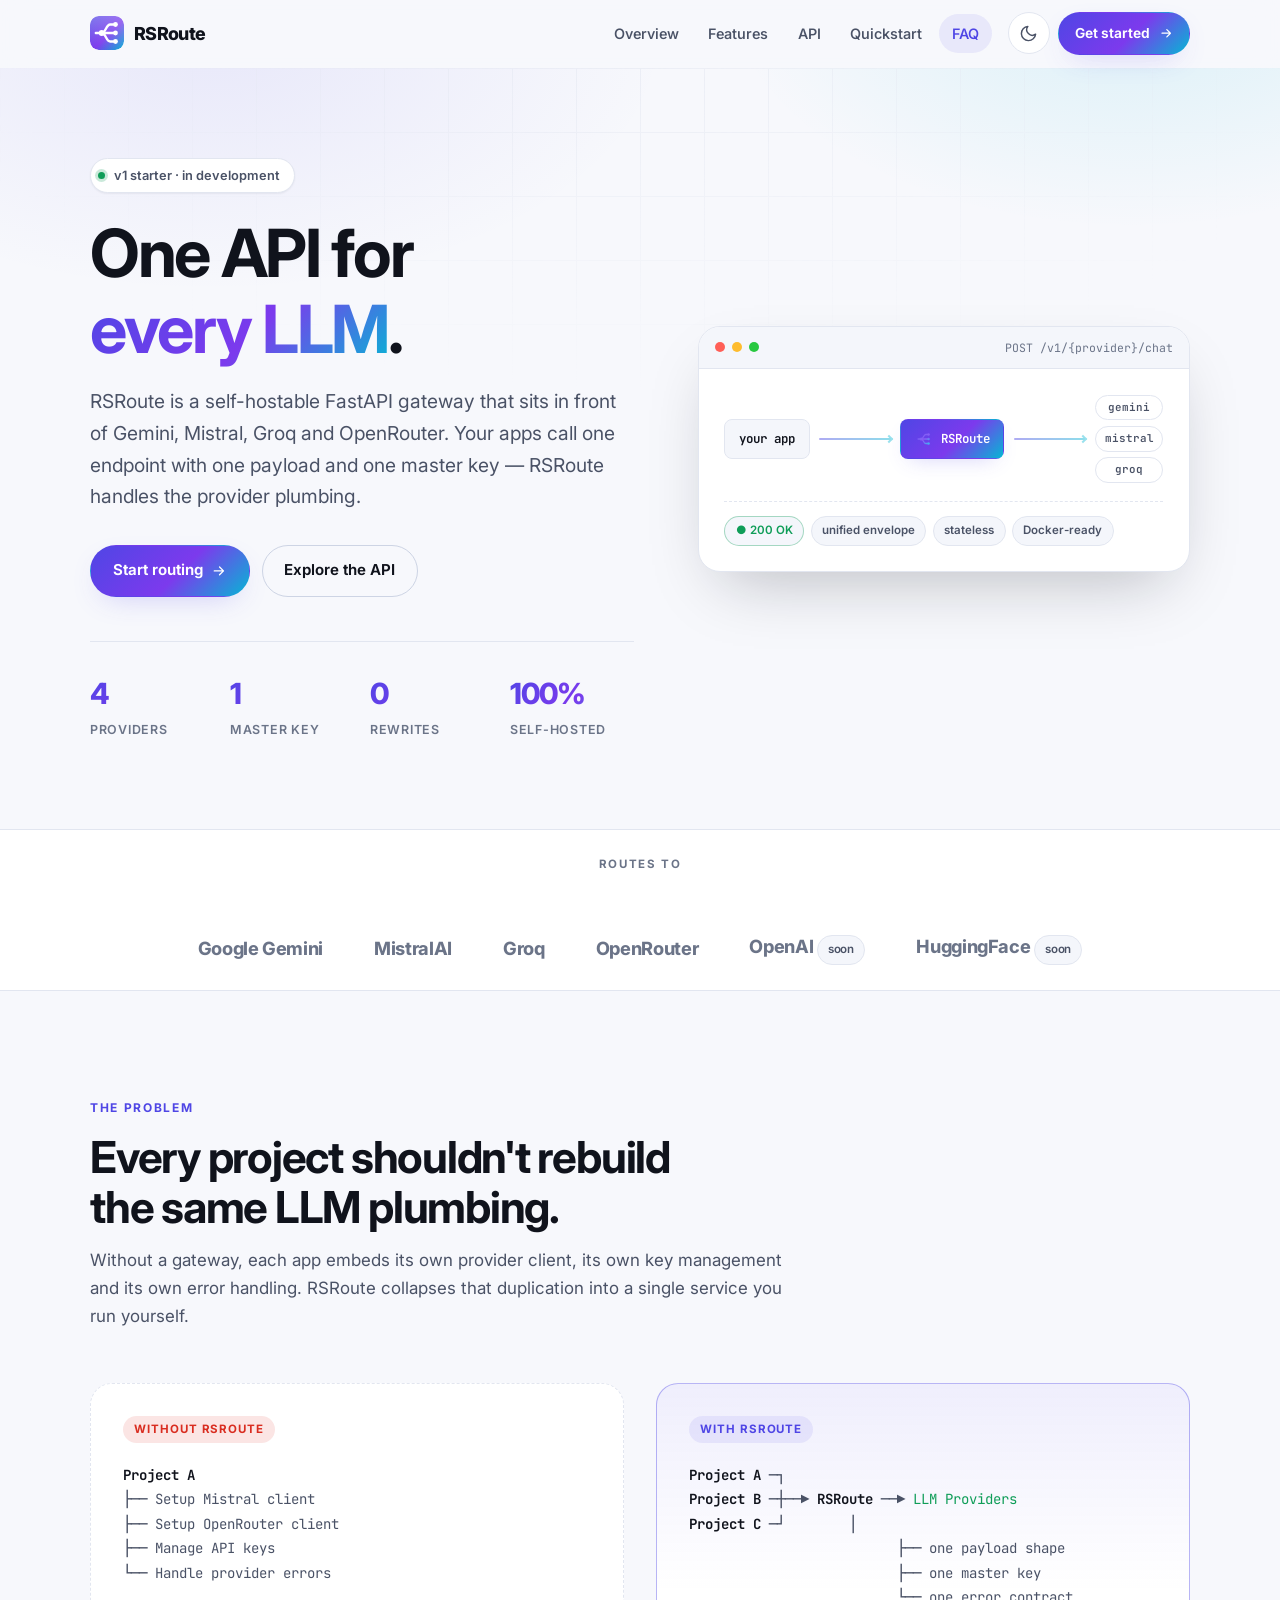
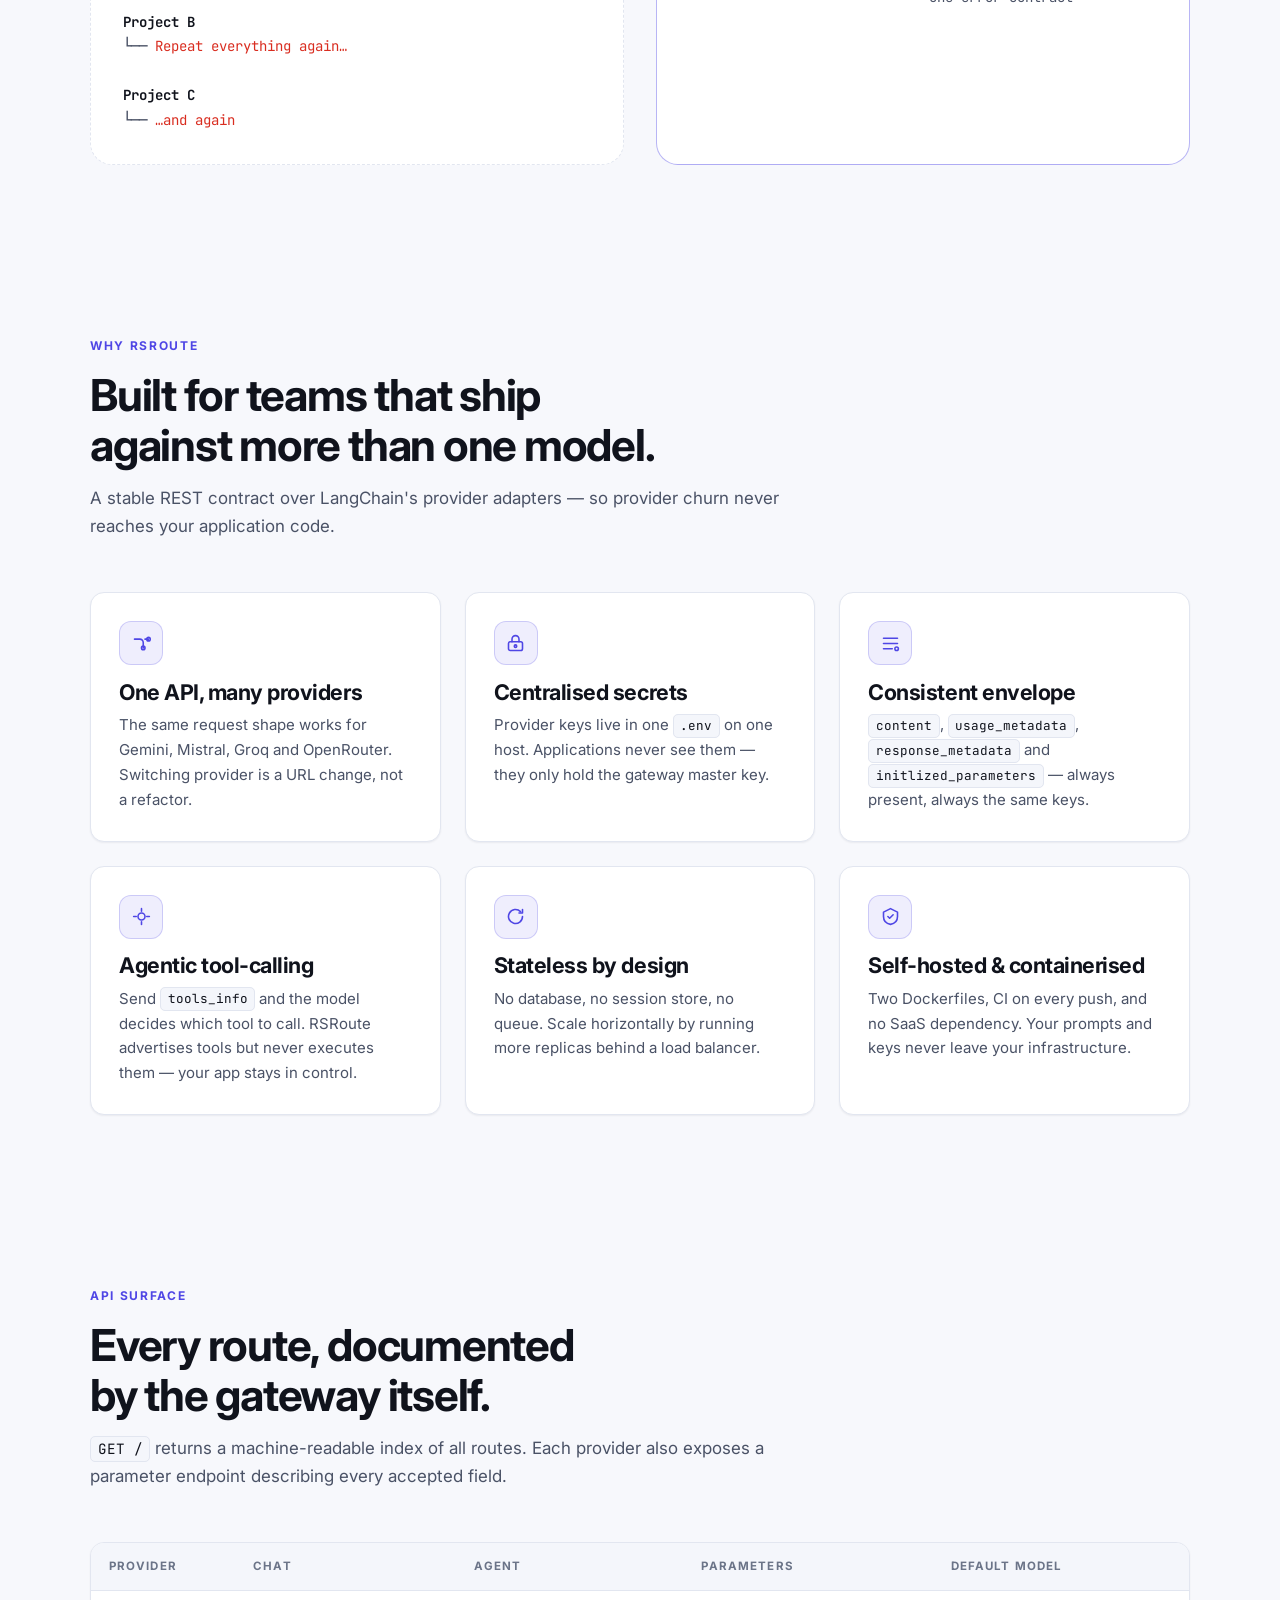
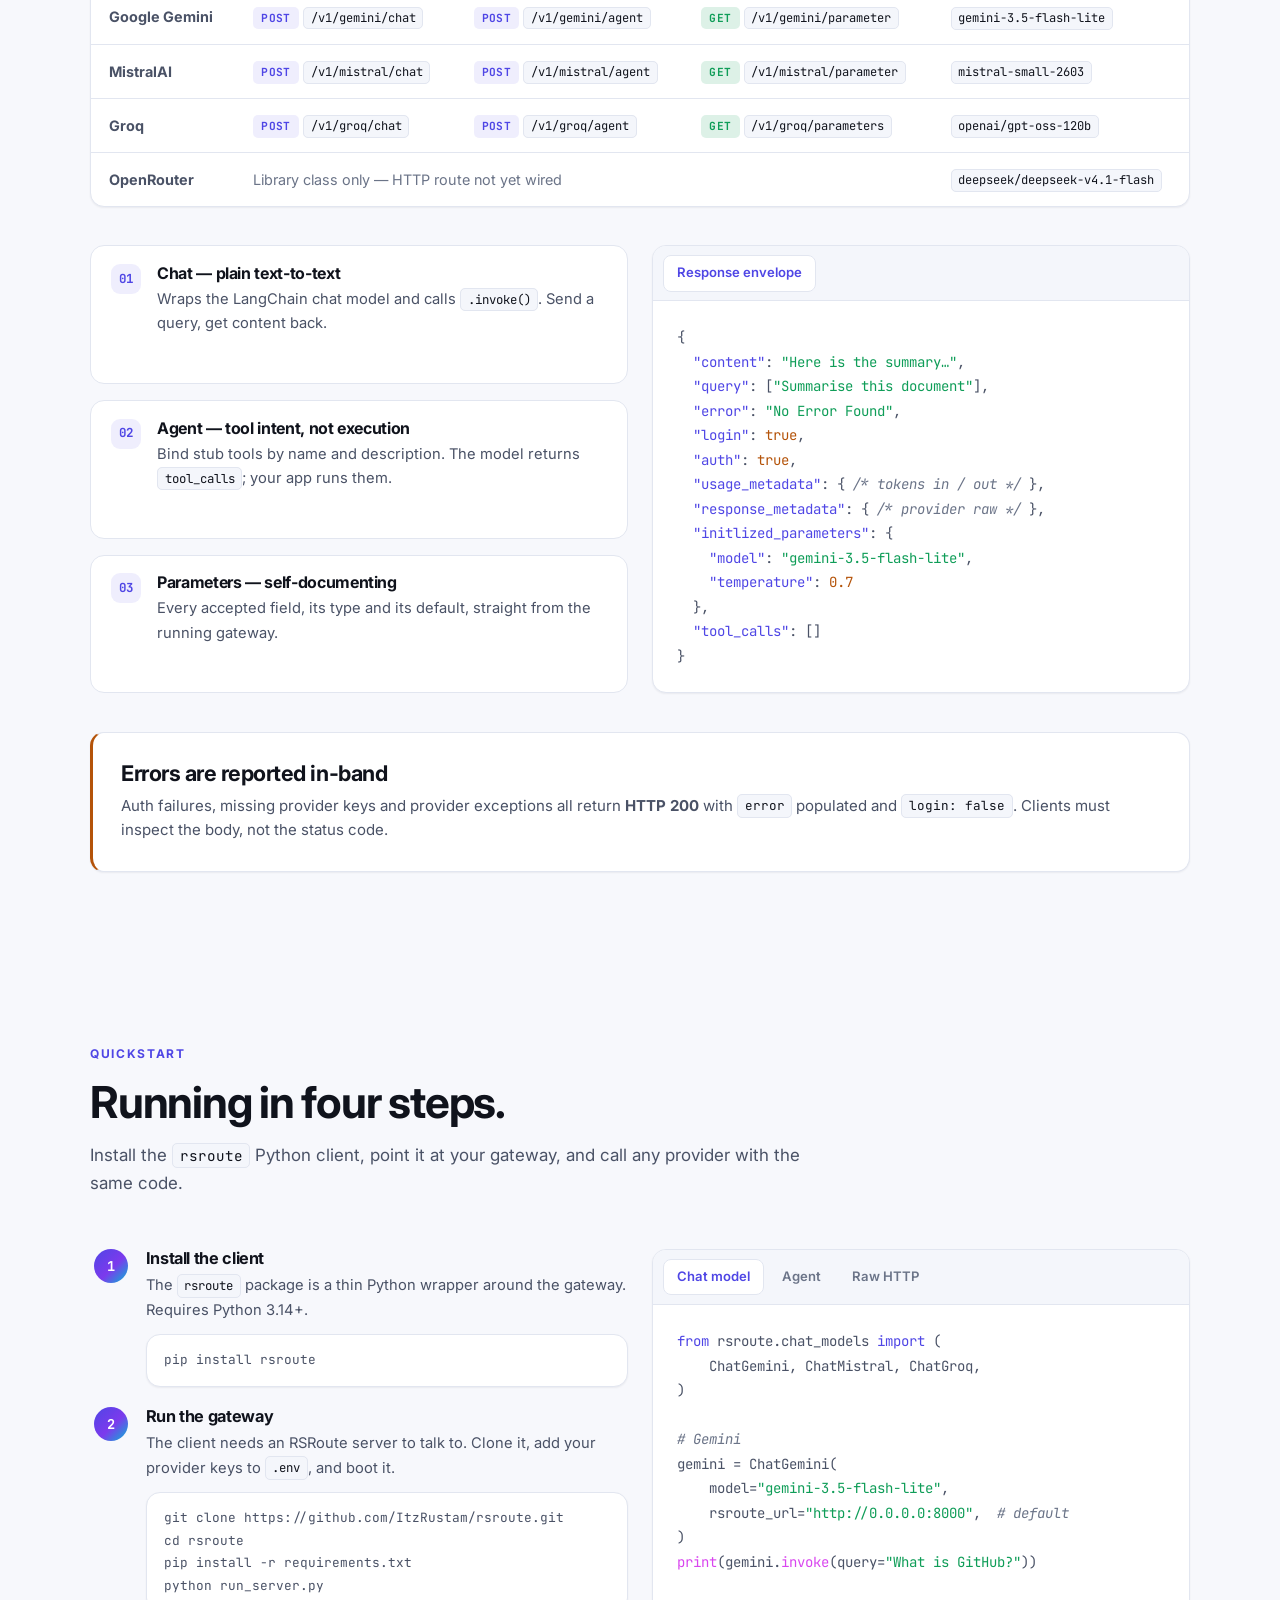
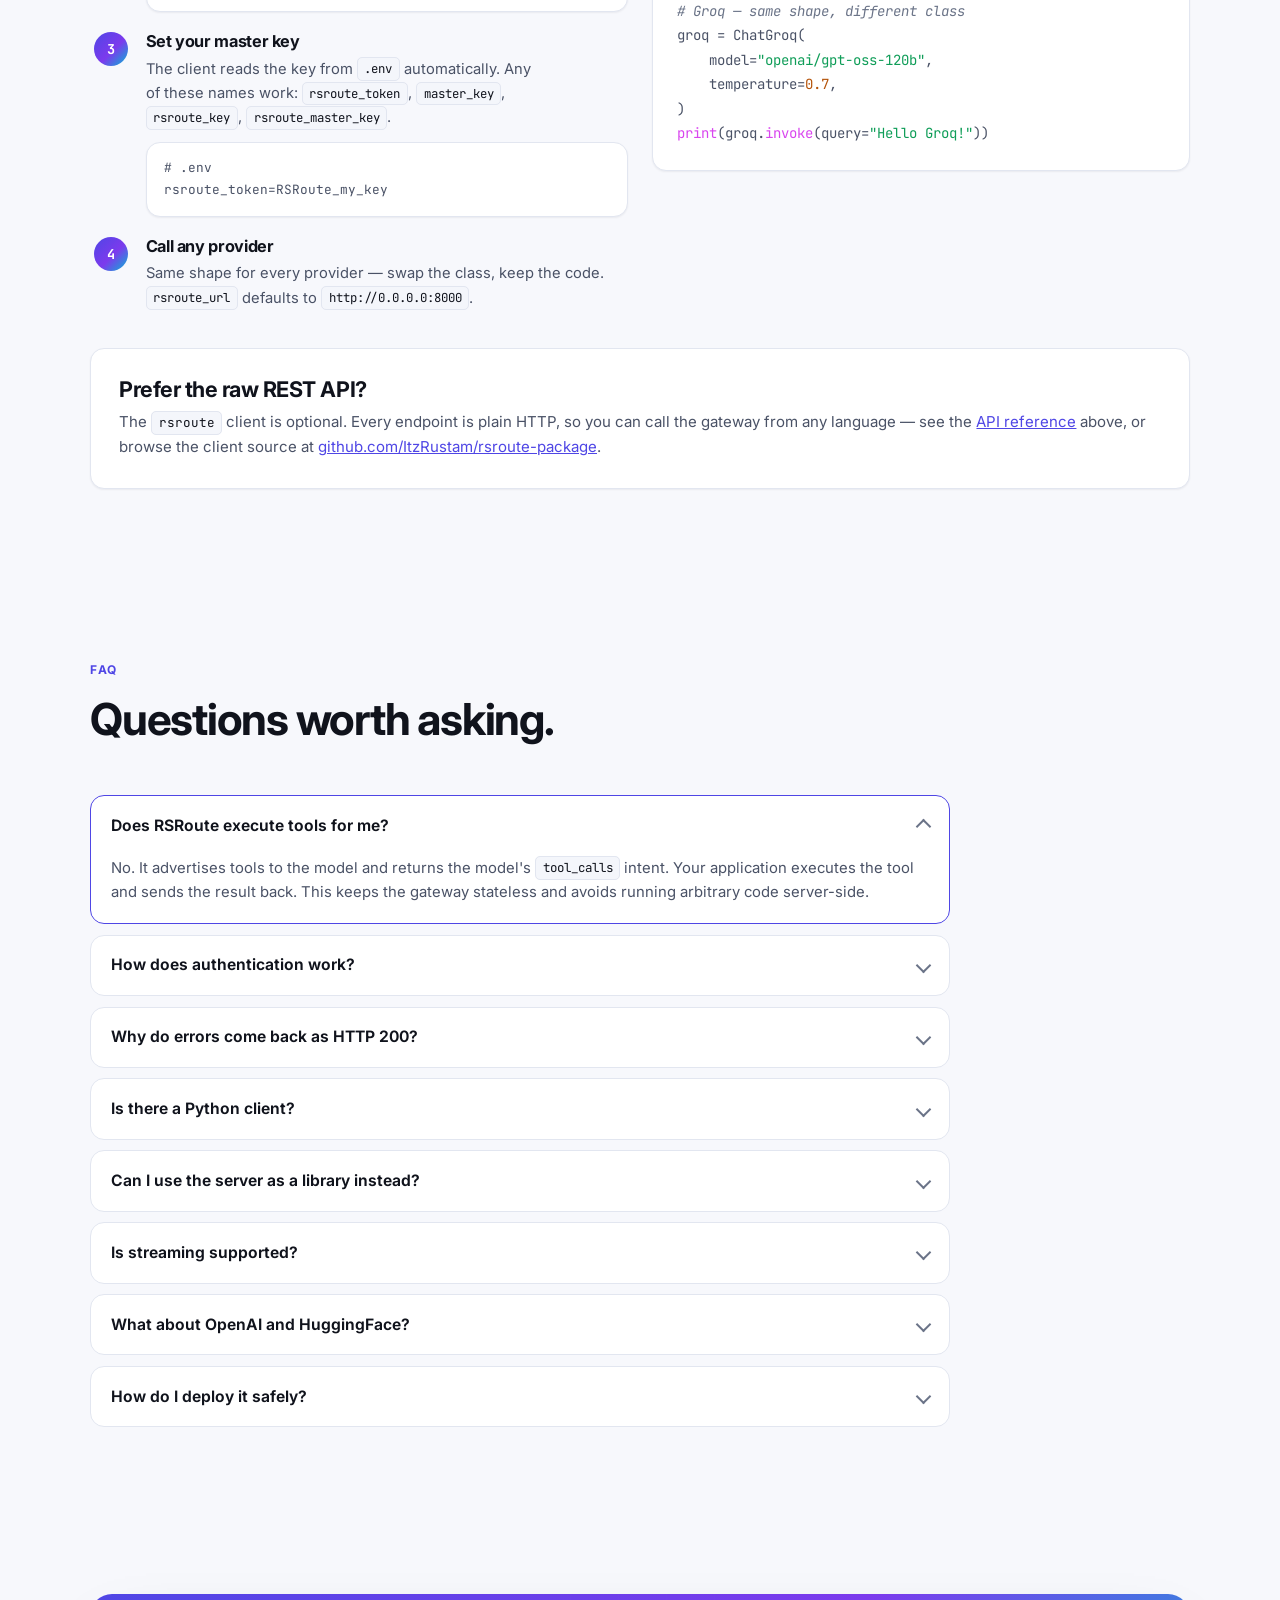
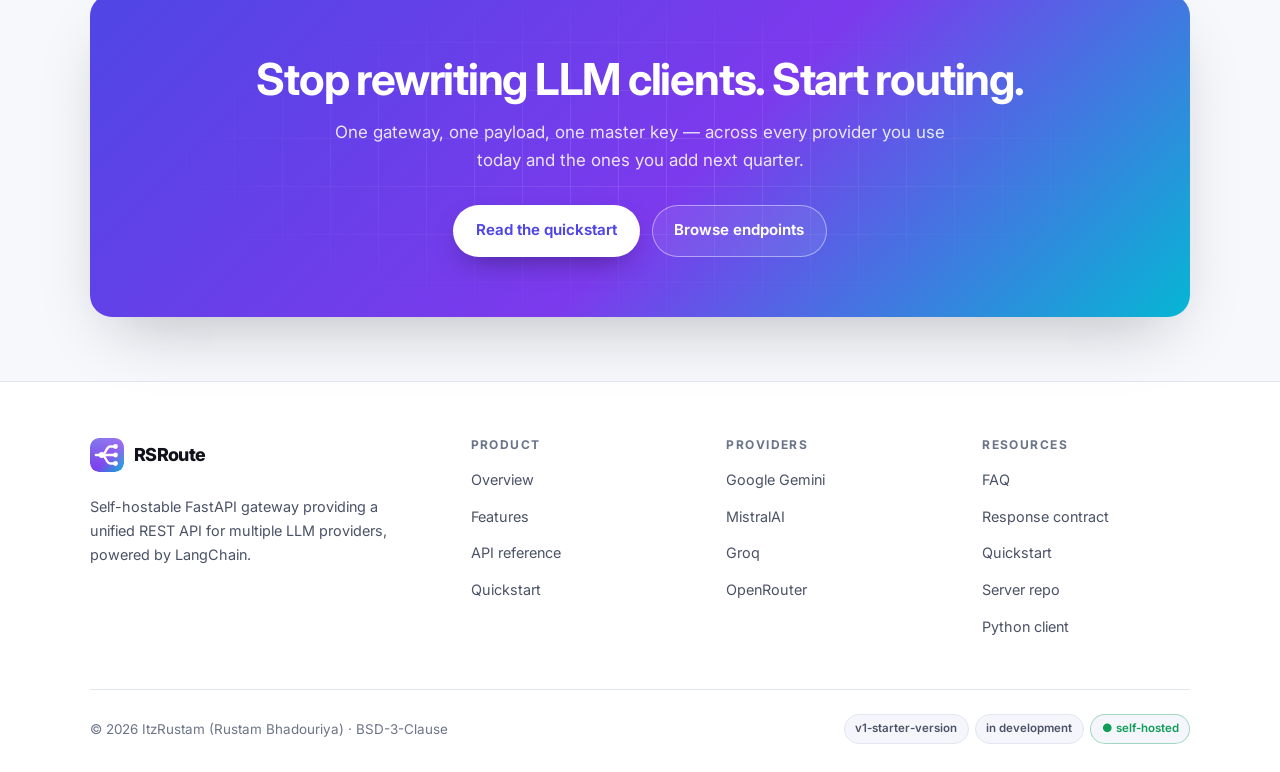
==== index.html @ e130d51f "src v1 starter" ====
<!DOCTYPE html>
<html lang="en" data-theme="light">
<head>
  <meta charset="UTF-8" />
  <meta name="viewport" content="width=device-width, initial-scale=1, viewport-fit=cover" />
  <title>RSRoute — One API for every LLM</title>
  <meta name="description" content="RSRoute is a self-hostable FastAPI gateway that puts one unified REST API in front of Gemini, Mistral, Groq and OpenRouter. Centralised keys, one master key, zero provider lock-in." />
  <meta name="theme-color" content="#f7f8fc" media="(prefers-color-scheme: light)" />
  <meta name="theme-color" content="#070a12" media="(prefers-color-scheme: dark)" />
  <meta name="color-scheme" content="light dark" />

  <!-- Open Graph -->
  <meta property="og:type" content="website" />
  <meta property="og:title" content="RSRoute — One API for every LLM" />
  <meta property="og:description" content="Self-hostable FastAPI gateway providing a unified REST API for multiple LLM providers, powered by LangChain." />
  <meta property="og:image" content="assets/img/logo.svg" />
  <meta name="twitter:card" content="summary_large_image" />

  <link rel="icon" type="image/svg+xml" href="assets/img/favicon.svg" />
  <link rel="apple-touch-icon" href="assets/img/logo.svg" />

  <!-- Fonts -->
  <link rel="preconnect" href="https://fonts.googleapis.com" />
  <link rel="preconnect" href="https://fonts.gstatic.com" crossorigin />
  <link href="https://fonts.googleapis.com/css2?family=Inter:wght@400;500;600;700;800&family=JetBrains+Mono:wght@400;500;700&display=swap" rel="stylesheet" />

  <!-- Theme must be resolved before first paint -->
  <script src="assets/js/theme-init.js"></script>

  <link rel="stylesheet" href="assets/css/styles.css" />
</head>
<body>
  <a class="skip-link" href="#main">Skip to content</a>

  <!-- ================= HEADER ================= -->
  <header class="site-header" id="siteHeader">
    <div class="container header-inner">
      <a class="brand" href="#top" aria-label="RSRoute home">
        <img src="assets/img/logo.svg" alt="" width="34" height="34" />
        <span>RSRoute</span>
      </a>

      <nav class="nav" id="primaryNav" aria-label="Primary">
        <a href="#overview">Overview</a>
        <a href="#features">Features</a>
        <a href="#api">API</a>
        <a href="#quickstart">Quickstart</a>
        <a href="#faq">FAQ</a>
      </nav>

      <div class="header-actions">
        <button class="theme-toggle" id="themeToggle" type="button"
                aria-label="Switch to dark theme" title="Toggle theme">
          <svg class="icon-moon" viewBox="0 0 24 24" fill="none" stroke="currentColor"
               stroke-width="1.8" stroke-linecap="round" stroke-linejoin="round" aria-hidden="true">
            <path d="M21 12.8A9 9 0 1 1 11.2 3a7 7 0 0 0 9.8 9.8Z" />
          </svg>
          <svg class="icon-sun" viewBox="0 0 24 24" fill="none" stroke="currentColor"
               stroke-width="1.8" stroke-linecap="round" stroke-linejoin="round" aria-hidden="true">
            <circle cx="12" cy="12" r="4" />
            <path d="M12 2v2M12 20v2M4.9 4.9l1.4 1.4M17.7 17.7l1.4 1.4M2 12h2M20 12h2M4.9 19.1l1.4-1.4M17.7 6.3l1.4-1.4" />
          </svg>
        </button>

        <a class="btn btn--primary btn--sm" href="#quickstart">
          Get started
          <svg viewBox="0 0 24 24" fill="none" stroke="currentColor" stroke-width="2"
               stroke-linecap="round" stroke-linejoin="round" aria-hidden="true">
            <path d="M5 12h14M13 6l6 6-6 6" />
          </svg>
        </a>

        <button class="menu-toggle" id="menuToggle" type="button"
                aria-expanded="false" aria-controls="primaryNav" aria-label="Open menu">
          <svg class="icon-open" viewBox="0 0 24 24" fill="none" stroke="currentColor"
               stroke-width="2" stroke-linecap="round" aria-hidden="true">
            <path d="M4 7h16M4 12h16M4 17h16" />
          </svg>
          <svg class="icon-close" viewBox="0 0 24 24" fill="none" stroke="currentColor"
               stroke-width="2" stroke-linecap="round" aria-hidden="true">
            <path d="M6 6l12 12M18 6L6 18" />
          </svg>
        </button>
      </div>
    </div>
  </header>

  <main id="main">
    <!-- ================= HERO ================= -->
    <section class="hero" id="top">
      <div class="hero-grid" aria-hidden="true"></div>
      <div class="container hero-inner">
        <div class="hero-copy">
          <span class="hero-badge">
            <span class="dot" aria-hidden="true"></span>
            v1 starter &middot; in development
          </span>

          <h1>One API for <span class="grad-text">every LLM</span>.</h1>

          <p class="lede">
            RSRoute is a self-hostable FastAPI gateway that sits in front of Gemini,
            Mistral, Groq and OpenRouter. Your apps call one endpoint with one payload
            and one master key — RSRoute handles the provider plumbing.
          </p>

          <div class="hero-cta">
            <a class="btn btn--primary" href="#quickstart">
              Start routing
              <svg viewBox="0 0 24 24" fill="none" stroke="currentColor" stroke-width="2"
                   stroke-linecap="round" stroke-linejoin="round" aria-hidden="true">
                <path d="M5 12h14M13 6l6 6-6 6" />
              </svg>
            </a>
            <a class="btn btn--ghost" href="#api">
              Explore the API
            </a>
          </div>

          <dl class="hero-stats">
            <div>
              <dt>4</dt>
              <dd>Providers</dd>
            </div>
            <div>
              <dt>1</dt>
              <dd>Master key</dd>
            </div>
            <div>
              <dt>0</dt>
              <dd>Rewrites</dd>
            </div>
            <div>
              <dt>100%</dt>
              <dd>Self-hosted</dd>
            </div>
          </dl>
        </div>

        <div class="hero-visual">
          <div class="route-card">
            <div class="route-card__bar" aria-hidden="true">
              <i></i><i></i><i></i>
              <span>POST /v1/&#123;provider&#125;/chat</span>
            </div>
            <div class="route-card__body">
              <div class="route-flow">
                <div class="route-node">your&nbsp;app</div>
                <span class="route-arrow" aria-hidden="true"></span>
                <div class="route-node route-node--core">
                  <img src="assets/img/logo-mark.svg" alt="" width="18" height="18" />
                  RSRoute
                </div>
                <span class="route-arrow" aria-hidden="true"></span>
                <div class="route-providers">
                  <span class="pill">gemini</span>
                  <span class="pill">mistral</span>
                  <span class="pill">groq</span>
                </div>
              </div>
              <div class="route-card__foot">
                <span class="chip chip--ok">&#9679; 200 OK</span>
                <span class="chip">unified envelope</span>
                <span class="chip">stateless</span>
                <span class="chip">Docker-ready</span>
              </div>
            </div>
          </div>
        </div>
      </div>
    </section>

    <!-- ================= PROVIDER STRIP ================= -->
    <div class="logo-strip">
      <div class="container logo-strip__inner">
        <span class="logo-strip__label">Routes to</span>
        <span class="provider-name">Google Gemini</span>
        <span class="provider-name">MistralAI</span>
        <span class="provider-name">Groq</span>
        <span class="provider-name">OpenRouter</span>
        <span class="provider-name">OpenAI <span class="chip">soon</span></span>
        <span class="provider-name">HuggingFace <span class="chip">soon</span></span>
      </div>
    </div>

    <!-- ================= OVERVIEW / PROBLEM ================= -->
    <section class="section" id="overview">
      <div class="container">
        <div class="section-head reveal">
          <span class="eyebrow">The problem</span>
          <h2>Every project shouldn't rebuild the same LLM plumbing.</h2>
          <p>
            Without a gateway, each app embeds its own provider client, its own key
            management and its own error handling. RSRoute collapses that duplication
            into a single service you run yourself.
          </p>
        </div>

        <div class="compare">
          <div class="compare__panel compare__panel--before reveal">
            <span class="compare__tag compare__tag--before">Without RSRoute</span>
            <div class="tree">
<pre style="padding:0;background:none;border:0;overflow:visible"><b>Project A</b>
├── Setup Mistral client
├── Setup OpenRouter client
├── Manage API keys
└── Handle provider errors

<b>Project B</b>
└── <span class="bad">Repeat everything again…</span>

<b>Project C</b>
└── <span class="bad">…and again</span></pre>
            </div>
          </div>

          <div class="compare__panel compare__panel--after reveal">
            <span class="compare__tag compare__tag--after">With RSRoute</span>
            <div class="tree">
<pre style="padding:0;background:none;border:0;overflow:visible"><b>Project A</b> ─┐
<b>Project B</b> ─┼──▶ <b>RSRoute</b> ──▶ <span class="good">LLM Providers</span>
<b>Project C</b> ─┘        │
                          ├── one payload shape
                          ├── one master key
                          └── one error contract</pre>
            </div>
          </div>
        </div>
      </div>
    </section>

    <!-- ================= FEATURES ================= -->
    <section class="section section--tight" id="features">
      <div class="container">
        <div class="section-head reveal">
          <span class="eyebrow">Why RSRoute</span>
          <h2>Built for teams that ship against more than one model.</h2>
          <p>
            A stable REST contract over LangChain's provider adapters — so provider
            churn never reaches your application code.
          </p>
        </div>

        <div class="grid grid--3">
          <article class="card reveal">
            <div class="card__icon" aria-hidden="true">
              <svg viewBox="0 0 24 24" fill="none" stroke="currentColor" stroke-width="1.8"
                   stroke-linecap="round" stroke-linejoin="round">
                <path d="M4 7h6a4 4 0 0 1 4 4v6" /><path d="M20 7h-4" />
                <circle cx="20" cy="7" r="2" /><circle cx="14" cy="17" r="2" />
              </svg>
            </div>
            <h3>One API, many providers</h3>
            <p>
              The same request shape works for Gemini, Mistral, Groq and OpenRouter.
              Switching provider is a URL change, not a refactor.
            </p>
          </article>

          <article class="card reveal">
            <div class="card__icon" aria-hidden="true">
              <svg viewBox="0 0 24 24" fill="none" stroke="currentColor" stroke-width="1.8"
                   stroke-linecap="round" stroke-linejoin="round">
                <rect x="4" y="10" width="16" height="10" rx="2" />
                <path d="M8 10V7a4 4 0 0 1 8 0v3" /><circle cx="12" cy="15" r="1.4" />
              </svg>
            </div>
            <h3>Centralised secrets</h3>
            <p>
              Provider keys live in one <code class="mono">.env</code> on one host.
              Applications never see them — they only hold the gateway master key.
            </p>
          </article>

          <article class="card reveal">
            <div class="card__icon" aria-hidden="true">
              <svg viewBox="0 0 24 24" fill="none" stroke="currentColor" stroke-width="1.8"
                   stroke-linecap="round" stroke-linejoin="round">
                <path d="M4 6h16M4 12h16M4 18h10" />
                <circle cx="19" cy="18" r="2" />
              </svg>
            </div>
            <h3>Consistent envelope</h3>
            <p>
              <code class="mono">content</code>, <code class="mono">usage_metadata</code>,
              <code class="mono">response_metadata</code> and
              <code class="mono">initlized_parameters</code> — always present, always the same keys.
            </p>
          </article>

          <article class="card reveal">
            <div class="card__icon" aria-hidden="true">
              <svg viewBox="0 0 24 24" fill="none" stroke="currentColor" stroke-width="1.8"
                   stroke-linecap="round" stroke-linejoin="round">
                <path d="M12 3v3M12 18v3M3 12h3M18 12h3" />
                <circle cx="12" cy="12" r="4" />
              </svg>
            </div>
            <h3>Agentic tool-calling</h3>
            <p>
              Send <code class="mono">tools_info</code> and the model decides which tool to
              call. RSRoute advertises tools but never executes them — your app stays in control.
            </p>
          </article>

          <article class="card reveal">
            <div class="card__icon" aria-hidden="true">
              <svg viewBox="0 0 24 24" fill="none" stroke="currentColor" stroke-width="1.8"
                   stroke-linecap="round" stroke-linejoin="round">
                <path d="M20 12a8 8 0 1 1-2.3-5.6" /><path d="M20 4v4h-4" />
              </svg>
            </div>
            <h3>Stateless by design</h3>
            <p>
              No database, no session store, no queue. Scale horizontally by running
              more replicas behind a load balancer.
            </p>
          </article>

          <article class="card reveal">
            <div class="card__icon" aria-hidden="true">
              <svg viewBox="0 0 24 24" fill="none" stroke="currentColor" stroke-width="1.8"
                   stroke-linecap="round" stroke-linejoin="round">
                <path d="M12 3l8 4v5c0 5-3.4 8.2-8 9-4.6-.8-8-4-8-9V7l8-4Z" />
                <path d="M9 12l2 2 4-4" />
              </svg>
            </div>
            <h3>Self-hosted &amp; containerised</h3>
            <p>
              Two Dockerfiles, CI on every push, and no SaaS dependency. Your prompts
              and keys never leave your infrastructure.
            </p>
          </article>
        </div>
      </div>
    </section>

    <!-- ================= API REFERENCE ================= -->
    <section class="section" id="api">
      <div class="container">
        <div class="section-head reveal">
          <span class="eyebrow">API surface</span>
          <h2>Every route, documented by the gateway itself.</h2>
          <p>
            <code class="mono">GET /</code> returns a machine-readable index of all routes.
            Each provider also exposes a parameter endpoint describing every accepted field.
          </p>
        </div>

        <div class="table-scroll reveal">
          <table>
            <caption class="sr-only">RSRoute endpoints by provider</caption>
            <thead>
              <tr>
                <th scope="col">Provider</th>
                <th scope="col">Chat</th>
                <th scope="col">Agent</th>
                <th scope="col">Parameters</th>
                <th scope="col">Default model</th>
              </tr>
            </thead>
            <tbody>
              <tr>
                <td><strong>Google Gemini</strong></td>
                <td><span class="method method--post">POST</span> <code>/v1/gemini/chat</code></td>
                <td><span class="method method--post">POST</span> <code>/v1/gemini/agent</code></td>
                <td><span class="method method--get">GET</span> <code>/v1/gemini/parameter</code></td>
                <td><code>gemini-3.5-flash-lite</code></td>
              </tr>
              <tr>
                <td><strong>MistralAI</strong></td>
                <td><span class="method method--post">POST</span> <code>/v1/mistral/chat</code></td>
                <td><span class="method method--post">POST</span> <code>/v1/mistral/agent</code></td>
                <td><span class="method method--get">GET</span> <code>/v1/mistral/parameter</code></td>
                <td><code>mistral-small-2603</code></td>
              </tr>
              <tr>
                <td><strong>Groq</strong></td>
                <td><span class="method method--post">POST</span> <code>/v1/groq/chat</code></td>
                <td><span class="method method--post">POST</span> <code>/v1/groq/agent</code></td>
                <td><span class="method method--get">GET</span> <code>/v1/groq/parameters</code></td>
                <td><code>openai/gpt-oss-120b</code></td>
              </tr>
              <tr>
                <td><strong>OpenRouter</strong></td>
                <td colspan="3" style="color:var(--text-mute)">Library class only — HTTP route not yet wired</td>
                <td><code>deepseek/deepseek-v4.1-flash</code></td>
              </tr>
            </tbody>
          </table>
        </div>

        <div class="grid grid--2" style="margin-top:clamp(1.5rem,3vw,2.5rem)">
          <div class="feature-list reveal">
            <div class="feature-row">
              <span class="feature-row__num">01</span>
              <div>
                <h3>Chat — plain text-to-text</h3>
                <p>Wraps the LangChain chat model and calls <code class="mono">.invoke()</code>. Send a query, get content back.</p>
              </div>
            </div>
            <div class="feature-row">
              <span class="feature-row__num">02</span>
              <div>
                <h3>Agent — tool intent, not execution</h3>
                <p>Bind stub tools by name and description. The model returns <code class="mono">tool_calls</code>; your app runs them.</p>
              </div>
            </div>
            <div class="feature-row">
              <span class="feature-row__num">03</span>
              <div>
                <h3>Parameters — self-documenting</h3>
                <p>Every accepted field, its type and its default, straight from the running gateway.</p>
              </div>
            </div>
          </div>

          <div class="code-wrap reveal">
            <div class="code-tabs" role="tablist" aria-label="Response envelope example">
              <button class="code-tab" role="tab" aria-selected="true" aria-controls="panel-envelope" id="tab-envelope" type="button">Response envelope</button>
            </div>
            <div class="code-panel is-active" id="panel-envelope" role="tabpanel" aria-labelledby="tab-envelope">
<pre><code>{
  <span class="tok-key">"content"</span>: <span class="tok-str">"Here is the summary…"</span>,
  <span class="tok-key">"query"</span>: [<span class="tok-str">"Summarise this document"</span>],
  <span class="tok-key">"error"</span>: <span class="tok-str">"No Error Found"</span>,
  <span class="tok-key">"login"</span>: <span class="tok-num">true</span>,
  <span class="tok-key">"auth"</span>: <span class="tok-num">true</span>,
  <span class="tok-key">"usage_metadata"</span>: { <span class="tok-com">/* tokens in / out */</span> },
  <span class="tok-key">"response_metadata"</span>: { <span class="tok-com">/* provider raw */</span> },
  <span class="tok-key">"initlized_parameters"</span>: {
    <span class="tok-key">"model"</span>: <span class="tok-str">"gemini-3.5-flash-lite"</span>,
    <span class="tok-key">"temperature"</span>: <span class="tok-num">0.7</span>
  },
  <span class="tok-key">"tool_calls"</span>: []
}</code></pre>
            </div>
          </div>
        </div>

        <div class="card reveal" style="margin-top:clamp(1.5rem,3vw,2.5rem);border-left:3px solid var(--warn)">
          <h3 style="margin-top:0">Errors are reported in-band</h3>
          <p style="margin-top:.5rem">
            Auth failures, missing provider keys and provider exceptions all return
            <strong>HTTP 200</strong> with <code class="mono">error</code> populated and
            <code class="mono">login: false</code>. Clients must inspect the body, not the status code.
          </p>
        </div>
      </div>
    </section>

    <!-- ================= QUICKSTART ================= -->
    <section class="section section--tight" id="quickstart">
      <div class="container">
        <div class="section-head reveal">
          <span class="eyebrow">Quickstart</span>
          <h2>Running in four steps.</h2>
          <p>
            Install the <code class="mono">rsroute</code> Python client, point it at your gateway,
            and call any provider with the same code.
          </p>
        </div>

        <div class="grid grid--2" style="align-items:start">
          <div class="steps reveal">
            <div class="step">
              <div>
                <h3>Install the client</h3>
                <p>
                  The <code class="mono">rsroute</code> package is a thin Python wrapper around the
                  gateway. Requires Python 3.14+.
                </p>
                <div class="code-wrap">
<pre><code>pip install rsroute</code></pre>
                </div>
              </div>
            </div>

            <div class="step">
              <div>
                <h3>Run the gateway</h3>
                <p>
                  The client needs an RSRoute server to talk to. Clone it, add your provider keys
                  to <code class="mono">.env</code>, and boot it.
                </p>
                <div class="code-wrap">
<pre><code>git clone https://github.com/ItzRustam/rsroute.git
cd rsroute
pip install -r requirements.txt
python run_server.py</code></pre>
                </div>
              </div>
            </div>

            <div class="step">
              <div>
                <h3>Set your master key</h3>
                <p>
                  The client reads the key from <code class="mono">.env</code> automatically. Any of
                  these names work: <code class="mono">rsroute_token</code>,
                  <code class="mono">master_key</code>, <code class="mono">rsroute_key</code>,
                  <code class="mono">rsroute_master_key</code>.
                </p>
                <div class="code-wrap">
<pre><code># .env
rsroute_token=RSRoute_my_key</code></pre>
                </div>
              </div>
            </div>

            <div class="step">
              <div>
                <h3>Call any provider</h3>
                <p>
                  Same shape for every provider — swap the class, keep the code.
                  <code class="mono">rsroute_url</code> defaults to
                  <code class="mono">http://0.0.0.0:8000</code>.
                </p>
              </div>
            </div>
          </div>

          <div class="code-wrap reveal">
            <div class="code-tabs" role="tablist" aria-label="Client examples">
              <button class="code-tab" role="tab" aria-selected="true" aria-controls="panel-chat" id="tab-chat" type="button">Chat model</button>
              <button class="code-tab" role="tab" aria-selected="false" aria-controls="panel-agent" id="tab-agent" type="button">Agent</button>
              <button class="code-tab" role="tab" aria-selected="false" aria-controls="panel-http" id="tab-http" type="button">Raw HTTP</button>
            </div>

            <div class="code-panel is-active" id="panel-chat" role="tabpanel" aria-labelledby="tab-chat">
<pre><code><span class="tok-key">from</span> rsroute.chat_models <span class="tok-key">import</span> (
    ChatGemini, ChatMistral, ChatGroq,
)

<span class="tok-com"># Gemini</span>
gemini = ChatGemini(
    model=<span class="tok-str">"gemini-3.5-flash-lite"</span>,
    rsroute_url=<span class="tok-str">"http://0.0.0.0:8000"</span>,  <span class="tok-com"># default</span>
)
<span class="tok-fn">print</span>(gemini.<span class="tok-fn">invoke</span>(query=<span class="tok-str">"What is GitHub?"</span>))

<span class="tok-com"># Groq — same shape, different class</span>
groq = ChatGroq(
    model=<span class="tok-str">"openai/gpt-oss-120b"</span>,
    temperature=<span class="tok-num">0.7</span>,
)
<span class="tok-fn">print</span>(groq.<span class="tok-fn">invoke</span>(query=<span class="tok-str">"Hello Groq!"</span>))</code></pre>
            </div>

            <div class="code-panel" id="panel-agent" role="tabpanel" aria-labelledby="tab-agent">
<pre><code><span class="tok-key">from</span> rsroute.agents <span class="tok-key">import</span> (
    GeminiAgent, MistralAgent, GroqAgent,
)

<span class="tok-com"># Your own tool — the client runs it for you</span>
<span class="tok-key">def</span> <span class="tok-fn">web_search</span>(query: <span class="tok-key">str</span>) -&gt; <span class="tok-key">str</span>:
    ...

gemini_agent = GeminiAgent(
    tools=[web_search],
    max_tool_calls=<span class="tok-num">12</span>,  <span class="tok-com"># default 10</span>
)
<span class="tok-fn">print</span>(gemini_agent.<span class="tok-fn">invoke</span>(
    query=<span class="tok-str">"Latest news on GPT-6 Astra"</span>
))

mistral_agent = MistralAgent(
    tools=[web_search],
    model=<span class="tok-str">"mistral-small-2603"</span>,
)
<span class="tok-fn">print</span>(mistral_agent.<span class="tok-fn">invoke</span>(
    query=<span class="tok-str">"What is the weather in Paris?"</span>
))</code></pre>
            </div>

            <div class="code-panel" id="panel-http" role="tabpanel" aria-labelledby="tab-http">
<pre><code><span class="tok-key">import</span> requests

resp = requests.<span class="tok-fn">post</span>(
    <span class="tok-str">"http://localhost:8000/v1/gemini/chat"</span>,
    json={
        <span class="tok-str">"query"</span>: <span class="tok-str">"Explain vector databases"</span>,
        <span class="tok-str">"master_key"</span>: <span class="tok-str">"RSRoute_my_key"</span>,
        <span class="tok-str">"temperature"</span>: <span class="tok-num">0.7</span>,
        <span class="tok-str">"max_tokens"</span>: <span class="tok-num">2048</span>,
    },
    timeout=<span class="tok-num">60</span>,
)

data = resp.<span class="tok-fn">json</span>()
<span class="tok-key">if</span> data[<span class="tok-str">"error"</span>] != <span class="tok-str">"No Error Found"</span>:
    <span class="tok-key">raise</span> <span class="tok-fn">RuntimeError</span>(data[<span class="tok-str">"error"</span>])

<span class="tok-fn">print</span>(data[<span class="tok-str">"content"</span>])</code></pre>
            </div>
          </div>
        </div>

        <div class="card reveal" style="margin-top:clamp(1.5rem,3vw,2.5rem)">
          <h3 style="margin-top:0">Prefer the raw REST API?</h3>
          <p style="margin-top:.5rem">
            The <code class="mono">rsroute</code> client is optional. Every endpoint is plain HTTP,
            so you can call the gateway from any language — see the
            <a href="#api" style="color:var(--accent);text-decoration:underline">API reference</a>
            above, or browse the client source at
            <a href="https://www.github.com/ItzRustam/rsroute-package" target="_blank" rel="noopener noreferrer" style="color:var(--accent);text-decoration:underline">github.com/ItzRustam/rsroute-package</a>.
          </p>
        </div>
      </div>
    </section>
    <!-- ================= FAQ ================= -->
    <section class="section" id="faq">
      <div class="container">
        <div class="section-head reveal">
          <span class="eyebrow">FAQ</span>
          <h2>Questions worth asking.</h2>
        </div>

        <div class="faq reveal">
          <details open>
            <summary>Does RSRoute execute tools for me?</summary>
            <div class="faq__body">
              <p>
                No. It advertises tools to the model and returns the model's
                <code class="mono">tool_calls</code> intent. Your application executes the tool
                and sends the result back. This keeps the gateway stateless and avoids running
                arbitrary code server-side.
              </p>
            </div>
          </details>

          <details>
            <summary>How does authentication work?</summary>
            <div class="faq__body">
              <p>
                A single shared master key, toggled by <code class="mono">ENABLE_AUTH</code>.
                The key must start with the literal prefix <code class="mono">RSRoute_</code> and be
                at least 14 characters long. Clients send it as <code class="mono">master_key</code>
                in the JSON body.
              </p>
              <p>
                This is gateway-level auth, not per-user or per-tenant. For multi-tenant exposure,
                put your own auth layer in front.
              </p>
            </div>
          </details>

          <details>
            <summary>Why do errors come back as HTTP 200?</summary>
            <div class="faq__body">
              <p>
                RSRoute reports failures in-band: the response body carries
                <code class="mono">error</code> and <code class="mono">login: false</code>.
                Always check the body rather than relying on the status code.
              </p>
            </div>
          </details>

          <details>
            <summary>Is there a Python client?</summary>
            <div class="faq__body">
              <p>
                Yes — <a href="https://www.github.com/ItzRustam/rsroute-package" target="_blank" rel="noopener noreferrer" style="color:var(--accent);text-decoration:underline">rsroute-package</a>
                is a thin client that wraps the gateway. It handles the master key, request
                shaping and agentic tool loops for you.
              </p>
              <p>
                <code class="mono">pip install rsroute</code>, then
                <code class="mono">from rsroute.chat_models import ChatGemini</code> or
                <code class="mono">from rsroute.agents import GeminiAgent</code>.
                It reads the key from <code class="mono">.env</code> automatically.
              </p>
            </div>
          </details>

          <details>
            <summary>Can I use the server as a library instead?</summary>
            <div class="faq__body">
              <p>
                Yes. The provider wrappers in <code class="mono">app/providers/</code> are importable
                directly — <code class="mono">ChatGemini(...)</code>, <code class="mono">ChatMistralAI(...)</code>,
                <code class="mono">ChatGroq(...)</code>, <code class="mono">ChatOpenRouter(...)</code>.
                Both modes share the same abstraction layer, so behaviour is identical.
              </p>
            </div>
          </details>

          <details>
            <summary>Is streaming supported?</summary>
            <div class="faq__body">
              <p>
                Not yet. The chat classes explicitly document that streaming is unsupported in v1.
                Responses are returned in full.
              </p>
            </div>
          </details>

          <details>
            <summary>What about OpenAI and HuggingFace?</summary>
            <div class="faq__body">
              <p>
                Both are placeholder stubs in the current tree — license headers only, not wired
                to routes. OpenRouter has a working client class but no HTTP router yet. Embedding
                endpoints are marked "coming soon" in the root index.
              </p>
            </div>
          </details>

          <details>
            <summary>How do I deploy it safely?</summary>
            <div class="faq__body">
              <p>
                Terminate TLS and add CORS at a reverse proxy. Keep real keys in an ignored
                <code class="mono">keys.env</code> or in the deployment environment — never in a tracked
                <code class="mono">.env</code>. And set <code class="mono">ENABLE_AUTH=true</code>: it defaults
                to <code class="mono">false</code>, which would expose every provider key behind the gateway.
              </p>
            </div>
          </details>
        </div>
      </div>
    </section>

    <!-- ================= CTA ================= -->
    <section class="section section--tight">
      <div class="container">
        <div class="cta-band reveal">
          <h2>Stop rewriting LLM clients. Start routing.</h2>
          <p>
            One gateway, one payload, one master key — across every provider you use today
            and the ones you add next quarter.
          </p>
          <div class="hero-cta">
            <a class="btn btn--primary" href="#quickstart">Read the quickstart</a>
            <a class="btn btn--ghost" href="#api">Browse endpoints</a>
          </div>
        </div>
      </div>
    </section>
  </main>

  <!-- ================= FOOTER ================= -->
  <footer class="site-footer">
    <div class="container">
      <div class="footer-grid">
        <div class="footer-brand">
          <a class="brand" href="#top" aria-label="RSRoute home">
            <img src="assets/img/logo.svg" alt="" width="34" height="34" />
            <span>RSRoute</span>
          </a>
          <p>
            Self-hostable FastAPI gateway providing a unified REST API for multiple LLM
            providers, powered by LangChain.
          </p>
        </div>

        <div class="footer-col">
          <h4>Product</h4>
          <ul>
            <li><a href="#overview">Overview</a></li>
            <li><a href="#features">Features</a></li>
            <li><a href="#api">API reference</a></li>
            <li><a href="#quickstart">Quickstart</a></li>
          </ul>
        </div>

        <div class="footer-col">
          <h4>Providers</h4>
          <ul>
            <li><a href="#api">Google Gemini</a></li>
            <li><a href="#api">MistralAI</a></li>
            <li><a href="#api">Groq</a></li>
            <li><a href="#api">OpenRouter</a></li>
          </ul>
        </div>

        <div class="footer-col">
          <h4>Resources</h4>
          <ul>
            <li><a href="#faq">FAQ</a></li>
            <li><a href="#api">Response contract</a></li>
            <li><a href="#quickstart">Quickstart</a></li>
            <li><a href="https://www.github.com/ItzRustam/rsroute" target="_blank" rel="noopener noreferrer">Server repo</a></li>
            <li><a href="https://www.github.com/ItzRustam/rsroute-package" target="_blank" rel="noopener noreferrer">Python client</a></li>
          </ul>
        </div>
      </div>

      <div class="footer-bottom">
        <span>&copy; 2026 ItzRustam (Rustam Bhadouriya) &middot; BSD-3-Clause</span>
        <div class="badge-row">
          <span class="chip">v1-starter-version</span>
          <span class="chip">in development</span>
          <span class="chip chip--ok">&#9679; self-hosted</span>
        </div>
      </div>
    </div>
  </footer>

  <button class="to-top" id="toTop" type="button" aria-label="Back to top">
    <svg viewBox="0 0 24 24" fill="none" stroke="currentColor" stroke-width="2"
         stroke-linecap="round" stroke-linejoin="round" aria-hidden="true">
      <path d="M12 19V5M6 11l6-6 6 6" />
    </svg>
  </button>

  <script src="assets/js/main.js"></script>
</body>
</html>
---- assets/css/styles.css ----
/* ==========================================================================
   RSRoute — Unified LLM Routing
   Static site stylesheet. No build step, no framework, no server.
   ========================================================================== */

/* ---------- Design tokens ---------- */
:root {
  color-scheme: light;

  --font-sans: "Inter", "Segoe UI", system-ui, -apple-system, "Helvetica Neue", Arial, sans-serif;
  --font-mono: "JetBrains Mono", "SFMono-Regular", ui-monospace, "Cascadia Code", Consolas, monospace;

  --brand-1: #4f46e5;
  --brand-2: #7c3aed;
  --brand-3: #06b6d4;
  --brand-grad: linear-gradient(135deg, var(--brand-1) 0%, var(--brand-2) 55%, var(--brand-3) 100%);

  --bg: #f7f8fc;
  --bg-alt: #ffffff;
  --bg-soft: #eef1f9;
  --surface: #ffffff;
  --surface-2: #f4f6fb;
  --border: #e2e6f0;
  --border-strong: #cdd4e4;

  --text: #10131c;
  --text-soft: #4a5266;
  --text-mute: #6b7488;

  --accent: #4f46e5;
  --accent-soft: rgba(79, 70, 229, 0.09);
  --accent-ring: rgba(79, 70, 229, 0.28);

  --ok: #0f9d58;
  --warn: #b45309;
  --danger: #d92d20;

  --ok-ring: rgba(15, 157, 88, 0.22);
  --ok-border: rgba(15, 157, 88, 0.35);
  --ok-soft: rgba(15, 157, 88, 0.14);
  --accent-border: rgba(79, 70, 229, 0.22);
  --accent-border-strong: rgba(79, 70, 229, 0.4);
  --danger-soft: rgba(217, 45, 32, 0.12);

  --shadow-sm: 0 1px 2px rgba(16, 19, 28, 0.06);
  --shadow-md: 0 8px 24px -8px rgba(16, 19, 28, 0.16);
  --shadow-lg: 0 28px 64px -24px rgba(16, 19, 28, 0.28);

  --radius-sm: 8px;
  --radius: 14px;
  --radius-lg: 22px;
  --radius-pill: 999px;

  --header-h: 68px;
  --container: 1180px;
  --gutter: clamp(1rem, 4vw, 2.5rem);

  --ease: cubic-bezier(0.22, 1, 0.36, 1);
}

html[data-theme="dark"] {
  color-scheme: dark;

  --bg: #070a12;
  --bg-alt: #0b0f1a;
  --bg-soft: #10151f;
  --surface: #0e131e;
  --surface-2: #131926;
  --border: #1e2637;
  --border-strong: #2b3549;

  --text: #eef2fb;
  --text-soft: #a8b2c7;
  --text-mute: #7b869c;

  --accent: #8b8cf9;
  --accent-soft: rgba(139, 140, 249, 0.12);
  --accent-ring: rgba(139, 140, 249, 0.35);

  --ok: #34d399;
  --warn: #fbbf24;
  --danger: #f87171;

  --ok-ring: rgba(52, 211, 153, 0.22);
  --ok-border: rgba(52, 211, 153, 0.35);
  --ok-soft: rgba(52, 211, 153, 0.14);
  --accent-border: rgba(139, 140, 249, 0.28);
  --accent-border-strong: rgba(139, 140, 249, 0.45);
  --danger-soft: rgba(248, 113, 113, 0.14);

  --shadow-sm: 0 1px 2px rgba(0, 0, 0, 0.5);
  --shadow-md: 0 10px 30px -12px rgba(0, 0, 0, 0.7);
  --shadow-lg: 0 32px 72px -28px rgba(0, 0, 0, 0.85);
}

/* ---------- Reset ---------- */
*,
*::before,
*::after { box-sizing: border-box; }

* { margin: 0; }

html {
  -webkit-text-size-adjust: 100%;
  scroll-behavior: smooth;
  scroll-padding-top: calc(var(--header-h) + 1.25rem);
}

body {
  font-family: var(--font-sans);
  background: var(--bg);
  color: var(--text);
  line-height: 1.65;
  font-size: clamp(0.95rem, 0.9rem + 0.2vw, 1.0625rem);
  -webkit-font-smoothing: antialiased;
  -moz-osx-font-smoothing: grayscale;
  overflow-x: hidden;
  transition: background-color 0.35s var(--ease), color 0.35s var(--ease);
}

img, svg { display: block; max-width: 100%; }
button, input, textarea, select { font: inherit; color: inherit; }
a { color: inherit; text-decoration: none; }
ul, ol { list-style: none; padding: 0; }

:focus-visible {
  outline: 2px solid var(--accent);
  outline-offset: 3px;
  border-radius: 4px;
}

::selection { background: var(--accent); color: #fff; }

/* ---------- Layout helpers ---------- */
.container {
  width: 100%;
  max-width: var(--container);
  margin-inline: auto;
  padding-inline: var(--gutter);
}

.section { padding-block: clamp(3.5rem, 8vw, 7rem); }
.section--tight { padding-block: clamp(2.5rem, 5vw, 4rem); }

.skip-link {
  position: absolute;
  left: -9999px;
  top: 0;
  z-index: 200;
  background: var(--accent);
  color: #fff;
  padding: 0.75rem 1.25rem;
  border-radius: 0 0 var(--radius-sm) 0;
}
.skip-link:focus { left: 0; }

.sr-only {
  position: absolute;
  width: 1px;
  height: 1px;
  padding: 0;
  margin: -1px;
  overflow: hidden;
  clip: rect(0 0 0 0);
  clip-path: inset(50%);
  white-space: nowrap;
  border: 0;
}

/* ---------- Typography ---------- */
h1, h2, h3, h4 {
  line-height: 1.15;
  letter-spacing: -0.022em;
  font-weight: 700;
  text-wrap: balance;
}

h1 { font-size: clamp(2.1rem, 1.35rem + 3.6vw, 4.15rem); letter-spacing: -0.035em; }
h2 { font-size: clamp(1.65rem, 1.2rem + 2.1vw, 2.75rem); letter-spacing: -0.028em; }
h3 { font-size: clamp(1.1rem, 1rem + 0.55vw, 1.35rem); }

p { text-wrap: pretty; }

.eyebrow {
  display: inline-flex;
  align-items: center;
  gap: 0.5rem;
  font-size: 0.75rem;
  font-weight: 700;
  letter-spacing: 0.14em;
  text-transform: uppercase;
  color: var(--accent);
}

.lede {
  font-size: clamp(1rem, 0.94rem + 0.42vw, 1.2rem);
  color: var(--text-soft);
  max-width: 62ch;
}

.grad-text {
  background: var(--brand-grad);
  -webkit-background-clip: text;
  background-clip: text;
  color: transparent;
}

.section-head { max-width: 68ch; margin-bottom: clamp(2rem, 4vw, 3.25rem); }
.section-head h2 { margin-top: 0.65rem; }
.section-head p { margin-top: 0.9rem; color: var(--text-soft); }

/* ---------- Buttons ---------- */
.btn {
  --btn-bg: var(--accent);
  --btn-fg: #fff;
  display: inline-flex;
  align-items: center;
  justify-content: center;
  gap: 0.55rem;
  padding: 0.78rem 1.35rem;
  border-radius: var(--radius-pill);
  border: 1px solid transparent;
  background: var(--btn-bg);
  color: var(--btn-fg);
  font-weight: 650;
  font-size: 0.94rem;
  cursor: pointer;
  white-space: nowrap;
  transition: transform 0.2s var(--ease), box-shadow 0.2s var(--ease),
              background-color 0.2s var(--ease), border-color 0.2s var(--ease);
}
.btn:hover { transform: translateY(-2px); box-shadow: var(--shadow-md); }
.btn:active { transform: translateY(0); }

.btn--primary {
  background: var(--brand-grad);
  color: #fff;
  box-shadow: 0 10px 30px -12px var(--accent-ring);
}
.btn--primary:hover { box-shadow: 0 18px 40px -14px var(--accent-ring); }

.btn--ghost {
  background: transparent;
  color: var(--text);
  border-color: var(--border-strong);
}
.btn--ghost:hover { background: var(--surface-2); border-color: var(--accent); }

.btn--sm { padding: 0.55rem 1rem; font-size: 0.86rem; }

.btn svg { width: 1.05em; height: 1.05em; flex: none; }

/* ---------- Header ---------- */
.site-header {
  position: sticky;
  top: 0;
  z-index: 100;
  height: var(--header-h);
  display: flex;
  align-items: center;
  background: rgba(247, 248, 252, 0.82);
  backdrop-filter: blur(14px) saturate(160%);
  -webkit-backdrop-filter: blur(14px) saturate(160%);
  border-bottom: 1px solid transparent;
  transition: border-color 0.25s var(--ease), background-color 0.25s var(--ease);
}
@supports (background: color-mix(in srgb, red 50%, blue)) {
  .site-header { background: color-mix(in srgb, var(--bg) 82%, transparent); }
}
html[data-theme="dark"] .site-header { background: rgba(7, 10, 18, 0.82); }
@supports (background: color-mix(in srgb, red 50%, blue)) {
  html[data-theme="dark"] .site-header { background: color-mix(in srgb, var(--bg) 82%, transparent); }
}
.site-header.is-scrolled { border-bottom-color: var(--border); }

.header-inner {
  display: flex;
  align-items: center;
  gap: 1rem;
  width: 100%;
}

.brand {
  display: inline-flex;
  align-items: center;
  gap: 0.6rem;
  font-weight: 800;
  font-size: 1.12rem;
  letter-spacing: -0.03em;
  flex: none;
}
.brand img { width: 34px; height: 34px; border-radius: 9px; }
.brand span { color: var(--text); }

.nav {
  display: flex;
  align-items: center;
  gap: 0.25rem;
  margin-left: auto;
}
.nav a {
  padding: 0.5rem 0.8rem;
  border-radius: var(--radius-pill);
  font-size: 0.9rem;
  font-weight: 550;
  color: var(--text-soft);
  transition: color 0.2s var(--ease), background-color 0.2s var(--ease);
}
.nav a:hover { color: var(--text); background: var(--surface-2); }
.nav a.is-active { color: var(--accent); background: var(--accent-soft); }

.header-actions { display: flex; align-items: center; gap: 0.5rem; }

/* Theme toggle */
.theme-toggle {
  position: relative;
  width: 42px;
  height: 42px;
  display: grid;
  place-items: center;
  border-radius: var(--radius-pill);
  border: 1px solid var(--border);
  background: var(--surface);
  color: var(--text-soft);
  cursor: pointer;
  overflow: hidden;
  transition: color 0.2s var(--ease), border-color 0.2s var(--ease),
              background-color 0.2s var(--ease), transform 0.2s var(--ease);
}
.theme-toggle:hover { color: var(--accent); border-color: var(--accent); transform: translateY(-1px); }
.theme-toggle svg { width: 19px; height: 19px; }
.theme-toggle .icon-sun,
.theme-toggle .icon-moon {
  position: absolute;
  transition: opacity 0.3s var(--ease), transform 0.45s var(--ease);
}
html[data-theme="light"] .theme-toggle .icon-sun { opacity: 0; transform: rotate(-90deg) scale(0.4); }
html[data-theme="light"] .theme-toggle .icon-moon { opacity: 1; transform: rotate(0) scale(1); }
html[data-theme="dark"] .theme-toggle .icon-sun { opacity: 1; transform: rotate(0) scale(1); }
html[data-theme="dark"] .theme-toggle .icon-moon { opacity: 0; transform: rotate(90deg) scale(0.4); }

/* Mobile menu */
.menu-toggle {
  display: none;
  width: 42px;
  height: 42px;
  place-items: center;
  border-radius: var(--radius-pill);
  border: 1px solid var(--border);
  background: var(--surface);
  color: var(--text);
  cursor: pointer;
}
.menu-toggle svg { width: 20px; height: 20px; }
.menu-toggle .icon-close { display: none; }
.menu-toggle[aria-expanded="true"] .icon-open { display: none; }
.menu-toggle[aria-expanded="true"] .icon-close { display: block; }

/* ---------- Hero ---------- */
.hero {
  position: relative;
  padding-block: clamp(3rem, 7vw, 6rem) clamp(3rem, 7vw, 5.5rem);
  overflow: hidden;
}
.hero::before {
  content: "";
  position: absolute;
  inset: -20% -10% auto -10%;
  height: 130%;
  background:
    radial-gradient(48% 42% at 22% 12%, var(--accent-soft) 0%, transparent 62%),
    radial-gradient(42% 40% at 82% 6%, rgba(6, 182, 212, 0.13) 0%, transparent 64%);
  pointer-events: none;
  z-index: -1;
}
.hero-grid {
  position: absolute;
  inset: 0;
  background-image:
    linear-gradient(to right, var(--border) 1px, transparent 1px),
    linear-gradient(to bottom, var(--border) 1px, transparent 1px);
  background-size: 64px 64px;
  mask-image: radial-gradient(ellipse 70% 55% at 50% 0%, #000 0%, transparent 78%);
  -webkit-mask-image: radial-gradient(ellipse 70% 55% at 50% 0%, #000 0%, transparent 78%);
  opacity: 0.55;
  pointer-events: none;
  z-index: -1;
}

.hero-inner {
  display: grid;
  grid-template-columns: minmax(0, 1.05fr) minmax(0, 0.95fr);
  min-width: 0;
  gap: clamp(2rem, 5vw, 4rem);
  align-items: center;
}

.hero-badge {
  display: inline-flex;
  align-items: center;
  gap: 0.55rem;
  padding: 0.4rem 0.9rem 0.4rem 0.45rem;
  border-radius: var(--radius-pill);
  border: 1px solid var(--border);
  background: var(--surface);
  font-size: 0.8rem;
  font-weight: 600;
  color: var(--text-soft);
  box-shadow: var(--shadow-sm);
}
.hero-badge .dot {
  width: 7px;
  height: 7px;
  border-radius: 50%;
  background: var(--ok);
  box-shadow: 0 0 0 3px var(--ok-ring);
  animation: pulse 2.4s ease-in-out infinite;
}
@keyframes pulse {
  0%, 100% { opacity: 1; }
  50% { opacity: 0.45; }
}

.hero h1 { margin-top: 1.35rem; }
.hero .lede { margin-top: 1.15rem; }

.hero-cta {
  display: flex;
  flex-wrap: wrap;
  gap: 0.75rem;
  margin-top: 2rem;
}

.hero-stats {
  display: grid;
  grid-template-columns: repeat(4, minmax(0, 1fr));
  gap: 1rem;
  margin-top: 2.75rem;
  padding-top: 1.75rem;
  border-top: 1px solid var(--border);
}
.hero-stats div { min-width: 0; }
.hero-stats dt {
  font-size: clamp(1.35rem, 1.1rem + 0.9vw, 1.85rem);
  font-weight: 800;
  letter-spacing: -0.03em;
  background: var(--brand-grad);
  -webkit-background-clip: text;
  background-clip: text;
  color: transparent;
}
.hero-stats dd {
  font-size: 0.78rem;
  font-weight: 600;
  letter-spacing: 0.06em;
  text-transform: uppercase;
  color: var(--text-mute);
  margin-top: 0.15rem;
}

/* Hero visual — routing diagram card */
.hero-visual { position: relative; }

.route-card {
  position: relative;
  border-radius: var(--radius-lg);
  border: 1px solid var(--border);
  background: var(--surface);
  box-shadow: var(--shadow-lg);
  overflow: hidden;
}
.route-card__bar {
  display: flex;
  align-items: center;
  gap: 0.45rem;
  padding: 0.7rem 1rem;
  border-bottom: 1px solid var(--border);
  background: var(--surface-2);
}
.route-card__bar i {
  width: 10px;
  height: 10px;
  border-radius: 50%;
  background: var(--border-strong);
}
.route-card__bar i:nth-child(1) { background: #ff5f57; }
.route-card__bar i:nth-child(2) { background: #febc2e; }
.route-card__bar i:nth-child(3) { background: #28c840; }
.route-card__bar span {
  margin-left: auto;
  font-family: var(--font-mono);
  font-size: 0.72rem;
  color: var(--text-mute);
}
.route-card__body { padding: clamp(1rem, 2.5vw, 1.6rem); }

.route-flow {
  display: flex;
  align-items: center;
  gap: 0.6rem;
  flex-wrap: wrap;
}
.route-arrow {
  flex: 1 1 18px;
  min-width: 14px;
  height: 2px;
  border-radius: 2px;
  background: linear-gradient(90deg, var(--accent) 0%, var(--brand-3) 100%);
  opacity: 0.45;
  position: relative;
}
.route-arrow::after {
  content: "";
  position: absolute;
  right: -1px;
  top: 50%;
  width: 6px;
  height: 6px;
  border-top: 2px solid var(--brand-3);
  border-right: 2px solid var(--brand-3);
  transform: translateY(-50%) rotate(45deg);
  opacity: 0.9;
}
.route-providers {
  display: grid;
  gap: 0.35rem;
  flex: none;
}
.route-providers .pill {
  padding: 0.18rem 0.55rem;
  border-radius: var(--radius-pill);
  border: 1px solid var(--border);
  background: var(--surface);
  font-family: var(--font-mono);
  font-size: 0.68rem;
  font-weight: 600;
  color: var(--text-soft);
  text-align: center;
}
.route-node {
  display: inline-flex;
  align-items: center;
  gap: 0.5rem;
  padding: 0.55rem 0.85rem;
  border-radius: var(--radius-sm);
  border: 1px solid var(--border);
  background: var(--surface-2);
  font-family: var(--font-mono);
  font-size: 0.78rem;
  font-weight: 600;
  white-space: nowrap;
  flex: none;
}
.route-node--core {
  border-color: transparent;
  background: var(--brand-grad);
  color: #fff;
  box-shadow: 0 8px 22px -10px var(--accent-ring);
}
.route-node--core img { width: 18px; height: 18px; border-radius: 5px; }

.route-card__foot {
  margin-top: 1.1rem;
  padding-top: 0.9rem;
  border-top: 1px dashed var(--border);
  display: flex;
  flex-wrap: wrap;
  gap: 0.4rem;
}
.chip {
  display: inline-flex;
  align-items: center;
  gap: 0.35rem;
  padding: 0.28rem 0.65rem;
  border-radius: var(--radius-pill);
  border: 1px solid var(--border);
  background: var(--surface-2);
  font-size: 0.72rem;
  font-weight: 600;
  color: var(--text-soft);
}
.chip--ok { color: var(--ok); border-color: var(--ok-border); }

/* ---------- Logo strip ---------- */
.logo-strip {
  border-block: 1px solid var(--border);
  background: var(--bg-alt);
}
.logo-strip__inner {
  display: flex;
  flex-wrap: wrap;
  align-items: center;
  justify-content: center;
  gap: clamp(1.25rem, 4vw, 3.25rem);
  padding-block: 1.6rem;
}
.logo-strip__label {
  font-size: 0.72rem;
  font-weight: 700;
  letter-spacing: 0.14em;
  text-transform: uppercase;
  color: var(--text-mute);
  width: 100%;
  text-align: center;
  margin-bottom: 0.35rem;
}
.provider-name {
  font-size: clamp(0.95rem, 0.9rem + 0.3vw, 1.15rem);
  font-weight: 750;
  letter-spacing: -0.02em;
  color: var(--text-mute);
  transition: color 0.25s var(--ease);
}
.provider-name:hover { color: var(--text); }

/* ---------- Cards / grids ---------- */
.grid {
  display: grid;
  gap: clamp(1rem, 2vw, 1.5rem);
}
.grid > * { min-width: 0; }
.grid--2 { grid-template-columns: repeat(2, minmax(0, 1fr)); }
@media (max-width: 860px) {
  .grid--2 { grid-template-columns: minmax(0, 1fr); }
}
.grid--3 { grid-template-columns: repeat(auto-fit, minmax(min(100%, 280px), 1fr)); }
.grid--4 { grid-template-columns: repeat(auto-fit, minmax(min(100%, 220px), 1fr)); }

.card {
  position: relative;
  padding: clamp(1.25rem, 2.4vw, 1.75rem);
  border-radius: var(--radius);
  border: 1px solid var(--border);
  background: var(--surface);
  box-shadow: var(--shadow-sm);
  transition: transform 0.28s var(--ease), box-shadow 0.28s var(--ease),
              border-color 0.28s var(--ease);
}
.card:hover {
  transform: translateY(-4px);
  box-shadow: var(--shadow-md);
  border-color: var(--border-strong);
}
.card h3 { margin-top: 0.9rem; }
.card p { margin-top: 0.55rem; color: var(--text-soft); font-size: 0.94rem; }

.card__icon {
  display: grid;
  place-items: center;
  width: 44px;
  height: 44px;
  border-radius: 12px;
  background: var(--accent-soft);
  color: var(--accent);
  border: 1px solid var(--accent-border);
}
.card__icon svg { width: 21px; height: 21px; }

/* ---------- Problem / solution ---------- */
.compare {
  display: grid;
  grid-template-columns: repeat(auto-fit, minmax(min(100%, 340px), 1fr));
  gap: clamp(1rem, 2.5vw, 2rem);
  align-items: stretch;
}
.compare__panel {
  min-width: 0;
  border-radius: var(--radius-lg);
  border: 1px solid var(--border);
  background: var(--surface);
  padding: clamp(1.25rem, 2.5vw, 2rem);
  display: flex;
  flex-direction: column;
}
.compare__panel--before { border-style: dashed; }
.compare__panel--after {
  border-color: var(--accent-border-strong);
  background:
    linear-gradient(180deg, var(--accent-soft) 0%, transparent 55%),
    var(--surface);
}
.compare__tag {
  display: inline-flex;
  align-self: flex-start;
  align-items: center;
  gap: 0.4rem;
  padding: 0.25rem 0.7rem;
  border-radius: var(--radius-pill);
  font-size: 0.72rem;
  font-weight: 700;
  letter-spacing: 0.08em;
  text-transform: uppercase;
}
.compare__tag--before { background: var(--danger-soft); color: var(--danger); }
.compare__tag--after { background: var(--accent-soft); color: var(--accent); }

.tree {
  margin-top: 1.25rem;
  font-family: var(--font-mono);
  font-size: clamp(0.76rem, 0.72rem + 0.2vw, 0.86rem);
  line-height: 1.9;
  color: var(--text-soft);
  overflow-x: auto;
}
.tree b { color: var(--text); font-weight: 650; }
.tree .dim { color: var(--text-mute); }
.tree .bad { color: var(--danger); }
.tree .good { color: var(--ok); }

/* ---------- Code block ---------- */
.code-wrap {
  min-width: 0;
  border-radius: var(--radius);
  border: 1px solid var(--border);
  background: var(--surface);
  overflow: hidden;
  box-shadow: var(--shadow-sm);
}
.code-tabs {
  display: flex;
  gap: 0.25rem;
  padding: 0.55rem 0.65rem;
  border-bottom: 1px solid var(--border);
  background: var(--surface-2);
  overflow-x: auto;
  scrollbar-width: none;
}
.code-tabs::-webkit-scrollbar { display: none; }
.code-tab {
  padding: 0.4rem 0.8rem;
  border-radius: var(--radius-sm);
  border: 1px solid transparent;
  background: transparent;
  color: var(--text-mute);
  font-size: 0.82rem;
  font-weight: 600;
  cursor: pointer;
  white-space: nowrap;
  transition: color 0.2s var(--ease), background-color 0.2s var(--ease);
}
.code-tab:hover { color: var(--text); }
.code-tab[aria-selected="true"] {
  color: var(--accent);
  background: var(--surface);
  border-color: var(--border);
}
.code-panel { display: none; }
.code-panel.is-active { display: block; }

pre {
  margin: 0;
  padding: clamp(1rem, 2.2vw, 1.5rem);
  overflow-x: auto;
  font-family: var(--font-mono);
  font-size: clamp(0.76rem, 0.72rem + 0.22vw, 0.875rem);
  line-height: 1.75;
  tab-size: 2;
  color: var(--text-soft);
}
pre code { font-family: inherit; }

.tok-key { color: var(--accent); }
.tok-str { color: var(--ok); }
.tok-num { color: var(--warn); }
.tok-com { color: var(--text-mute); font-style: italic; }
.tok-fn { color: #d946ef; }
html[data-theme="dark"] .tok-fn { color: #e879f9; }

/* ---------- Feature list ---------- */
.feature-list { display: grid; gap: 1rem; }
.feature-row {
  display: grid;
  grid-template-columns: auto minmax(0, 1fr);
  gap: 1rem;
  padding: 1.1rem 1.25rem;
  border-radius: var(--radius);
  border: 1px solid var(--border);
  background: var(--surface);
  transition: border-color 0.25s var(--ease), background-color 0.25s var(--ease);
}
.feature-row:hover { border-color: var(--accent); }
.feature-row > * { min-width: 0; }
.feature-row__num {
  display: grid;
  place-items: center;
  width: 30px;
  height: 30px;
  border-radius: 9px;
  background: var(--accent-soft);
  color: var(--accent);
  font-family: var(--font-mono);
  font-size: 0.78rem;
  font-weight: 700;
}
.feature-row h3 { font-size: 1rem; }
.feature-row p { margin-top: 0.3rem; font-size: 0.92rem; color: var(--text-soft); }

/* ---------- Endpoint table ---------- */
.table-scroll {
  overflow-x: auto;
  border-radius: var(--radius);
  border: 1px solid var(--border);
  background: var(--surface);
  box-shadow: var(--shadow-sm);
  -webkit-overflow-scrolling: touch;
}
table { width: 100%; border-collapse: collapse; min-width: 620px; }
thead th {
  text-align: left;
  padding: 0.85rem 1.1rem;
  font-size: 0.72rem;
  font-weight: 700;
  letter-spacing: 0.1em;
  text-transform: uppercase;
  color: var(--text-mute);
  background: var(--surface-2);
  border-bottom: 1px solid var(--border);
  white-space: nowrap;
}
tbody td {
  padding: 0.9rem 1.1rem;
  border-bottom: 1px solid var(--border);
  font-size: 0.9rem;
  color: var(--text-soft);
  vertical-align: middle;
}
tbody tr:last-child td { border-bottom: none; }
tbody tr:hover { background: var(--surface-2); }
td code, .mono {
  font-family: var(--font-mono);
  font-size: 0.84em;
  padding: 0.15rem 0.42rem;
  border-radius: 5px;
  background: var(--surface-2);
  border: 1px solid var(--border);
  color: var(--text);
  white-space: nowrap;
}
.method {
  display: inline-block;
  padding: 0.12rem 0.5rem;
  border-radius: 5px;
  font-family: var(--font-mono);
  font-size: 0.7rem;
  font-weight: 700;
  letter-spacing: 0.04em;
}
.method--get { background: var(--ok-soft); color: var(--ok); }
.method--post { background: var(--accent-soft); color: var(--accent); }

/* ---------- Steps ---------- */
.steps { display: grid; gap: 1.25rem; counter-reset: step; }
.step {
  position: relative;
  display: grid;
  grid-template-columns: auto minmax(0, 1fr);
  gap: 1.1rem;
  align-items: start;
  padding-left: 0.25rem;
}
.step > * { min-width: 0; }
.step::before {
  counter-increment: step;
  content: counter(step);
  display: grid;
  place-items: center;
  width: 34px;
  height: 34px;
  border-radius: 50%;
  background: var(--brand-grad);
  color: #fff;
  font-family: var(--font-mono);
  font-size: 0.85rem;
  font-weight: 700;
  flex: none;
}
.step h3 { font-size: 1.02rem; }
.step p { margin-top: 0.35rem; font-size: 0.92rem; color: var(--text-soft); }
.step .code-wrap { margin-top: 0.75rem; }
.step pre { padding: 0.9rem 1.1rem; font-size: 0.8rem; }

/* ---------- FAQ ---------- */
.faq { display: grid; gap: 0.65rem; max-width: 860px; }
.faq details {
  border-radius: var(--radius);
  border: 1px solid var(--border);
  background: var(--surface);
  overflow: hidden;
  transition: border-color 0.25s var(--ease);
}
.faq details[open] { border-color: var(--accent); }
.faq summary {
  display: flex;
  align-items: center;
  justify-content: space-between;
  gap: 1rem;
  padding: 1.05rem 1.25rem;
  font-weight: 650;
  font-size: 0.98rem;
  cursor: pointer;
  list-style: none;
}
.faq summary::-webkit-details-marker { display: none; }
.faq summary::after {
  content: "";
  flex: none;
  width: 11px;
  height: 11px;
  border-right: 2px solid var(--text-mute);
  border-bottom: 2px solid var(--text-mute);
  transform: rotate(45deg);
  transition: transform 0.25s var(--ease);
}
.faq details[open] summary::after { transform: rotate(-135deg); }
.faq .faq__body {
  padding: 0 1.25rem 1.15rem;
  color: var(--text-soft);
  font-size: 0.93rem;
}
.faq .faq__body p + p { margin-top: 0.6rem; }

/* ---------- CTA band ---------- */
.cta-band {
  position: relative;
  border-radius: var(--radius-lg);
  padding: clamp(2rem, 5vw, 3.75rem);
  background: var(--brand-grad);
  color: #fff;
  overflow: hidden;
  text-align: center;
  box-shadow: var(--shadow-lg);
}
.cta-band::before {
  content: "";
  position: absolute;
  inset: 0;
  background-image:
    linear-gradient(to right, rgba(255, 255, 255, 0.12) 1px, transparent 1px),
    linear-gradient(to bottom, rgba(255, 255, 255, 0.12) 1px, transparent 1px);
  background-size: 48px 48px;
  mask-image: radial-gradient(ellipse 60% 70% at 50% 50%, #000, transparent 75%);
  -webkit-mask-image: radial-gradient(ellipse 60% 70% at 50% 50%, #000, transparent 75%);
  pointer-events: none;
}
.cta-band > * { position: relative; }
.cta-band h2 { color: #fff; }
.cta-band p { margin: 0.9rem auto 0; max-width: 56ch; color: rgba(255, 255, 255, 0.86); }
.cta-band .hero-cta { justify-content: center; margin-top: 1.9rem; }
.cta-band .btn--ghost {
  color: #fff;
  border-color: rgba(255, 255, 255, 0.45);
  background: rgba(255, 255, 255, 0.08);
}
.cta-band .btn--ghost:hover { background: rgba(255, 255, 255, 0.18); border-color: #fff; }
.cta-band .btn--primary {
  background: #fff;
  color: var(--brand-1);
  box-shadow: 0 12px 30px -12px rgba(0, 0, 0, 0.45);
}

/* ---------- Footer ---------- */
.site-footer {
  border-top: 1px solid var(--border);
  background: var(--bg-alt);
  padding-block: clamp(2.5rem, 5vw, 3.5rem) 1.75rem;
}
.footer-grid {
  display: grid;
  min-width: 0;
  grid-template-columns: minmax(0, 1.6fr) repeat(auto-fit, minmax(140px, 1fr));
  gap: clamp(1.75rem, 4vw, 3rem);
}
.footer-brand p {
  margin-top: 0.9rem;
  font-size: 0.9rem;
  color: var(--text-soft);
  max-width: 34ch;
}
.footer-col h4 {
  font-size: 0.75rem;
  font-weight: 700;
  letter-spacing: 0.12em;
  text-transform: uppercase;
  color: var(--text-mute);
  margin-bottom: 0.9rem;
}
.footer-col ul { display: grid; gap: 0.55rem; }
.footer-col a {
  font-size: 0.9rem;
  color: var(--text-soft);
  transition: color 0.2s var(--ease);
}
.footer-col a:hover { color: var(--accent); }

.footer-bottom {
  margin-top: clamp(2rem, 4vw, 3rem);
  padding-top: 1.5rem;
  border-top: 1px solid var(--border);
  display: flex;
  flex-wrap: wrap;
  align-items: center;
  justify-content: space-between;
  gap: 1rem;
  font-size: 0.84rem;
  color: var(--text-mute);
}
.footer-bottom .badge-row { display: flex; flex-wrap: wrap; gap: 0.4rem; }

/* ---------- Reveal on scroll ---------- */
.reveal {
  opacity: 0;
  transform: translateY(18px);
  transition: opacity 0.6s var(--ease), transform 0.6s var(--ease);
}
.reveal.is-visible { opacity: 1; transform: none; }

/* ---------- Back to top ---------- */
.to-top {
  position: fixed;
  right: clamp(1rem, 3vw, 2rem);
  bottom: clamp(1rem, 3vw, 2rem);
  width: 44px;
  height: 44px;
  display: grid;
  place-items: center;
  border-radius: var(--radius-pill);
  border: 1px solid var(--border);
  background: var(--surface);
  color: var(--text-soft);
  box-shadow: var(--shadow-md);
  cursor: pointer;
  opacity: 0;
  visibility: hidden;
  transform: translateY(12px);
  transition: opacity 0.25s var(--ease), transform 0.25s var(--ease),
              visibility 0.25s var(--ease), color 0.2s var(--ease);
  z-index: 90;
}
.to-top.is-visible { opacity: 1; visibility: visible; transform: none; }
.to-top:hover { color: var(--accent); border-color: var(--accent); }
.to-top svg { width: 18px; height: 18px; }

/* ==========================================================================
   Responsive
   ========================================================================== */

/* Large desktop */
@media (min-width: 1440px) {
  :root { --container: 1280px; }
}

/* Tablet landscape and below */
@media (max-width: 900px) {
  .hero-inner { grid-template-columns: 1fr; }
  .hero-visual { max-width: 560px; width: 100%; margin-inline: auto; }
  .hero .lede { max-width: 56ch; }
}

/* Tablet portrait */
@media (max-width: 860px) {
  .nav {
    position: fixed;
    inset: var(--header-h) 0 auto 0;
    flex-direction: column;
    align-items: stretch;
    gap: 0.15rem;
    padding: 0.75rem var(--gutter) 1.25rem;
    background: var(--bg-alt);
    border-bottom: 1px solid var(--border);
    box-shadow: var(--shadow-md);
    transform: translateY(-12px);
    opacity: 0;
    visibility: hidden;
    pointer-events: none;
    transition: opacity 0.25s var(--ease), transform 0.25s var(--ease),
                visibility 0.25s var(--ease);
    max-height: calc(100dvh - var(--header-h));
    overflow-y: auto;
  }
  .nav.is-open {
    transform: none;
    opacity: 1;
    visibility: visible;
    pointer-events: auto;
  }
  .nav a { padding: 0.75rem 0.9rem; font-size: 0.98rem; border-radius: var(--radius-sm); }
  .menu-toggle { display: grid; }
  .header-actions .btn { display: none; }
}

/* Small tablet / large phone */
@media (max-width: 640px) {
  :root { --header-h: 62px; }
  .hero-stats { grid-template-columns: repeat(2, minmax(0, 1fr)); gap: 1.1rem; }
  .hero-cta .btn { flex: 1 1 auto; }
  .route-flow { gap: 0.5rem; }
  .route-arrow { flex: 1 1 10px; min-width: 10px; }
  .route-node { padding: 0.45rem 0.65rem; font-size: 0.72rem; }
  .route-providers .pill { font-size: 0.64rem; padding: 0.14rem 0.45rem; }
  .footer-grid { grid-template-columns: 1fr 1fr; }
  .footer-brand { grid-column: 1 / -1; }
  .footer-bottom { flex-direction: column; align-items: flex-start; }
}

/* Phone */
@media (max-width: 420px) {
  .brand span { font-size: 1rem; }
  .footer-grid { grid-template-columns: 1fr; }
  .card { padding: 1.1rem; }
  .feature-row { grid-template-columns: 1fr; gap: 0.6rem; }
  .step { grid-template-columns: 1fr; gap: 0.6rem; }
  .step::before { width: 28px; height: 28px; font-size: 0.78rem; }
}

/* Very large screens */
@media (min-width: 1800px) {
  :root { --container: 1400px; }
}

/* ---------- Motion preferences ---------- */
@media (prefers-reduced-motion: reduce) {
  html { scroll-behavior: auto; }
  *,
  *::before,
  *::after {
    animation-duration: 0.01ms !important;
    animation-iteration-count: 1 !important;
    transition-duration: 0.01ms !important;
  }
  .reveal { opacity: 1; transform: none; }
}

/* ---------- Print ---------- */
@media print {
  .site-header, .to-top, .menu-toggle, .theme-toggle, .hero-grid { display: none !important; }
  body { background: #fff; color: #000; }
  .card, .code-wrap, .table-scroll { box-shadow: none; border-color: #ccc; }
}
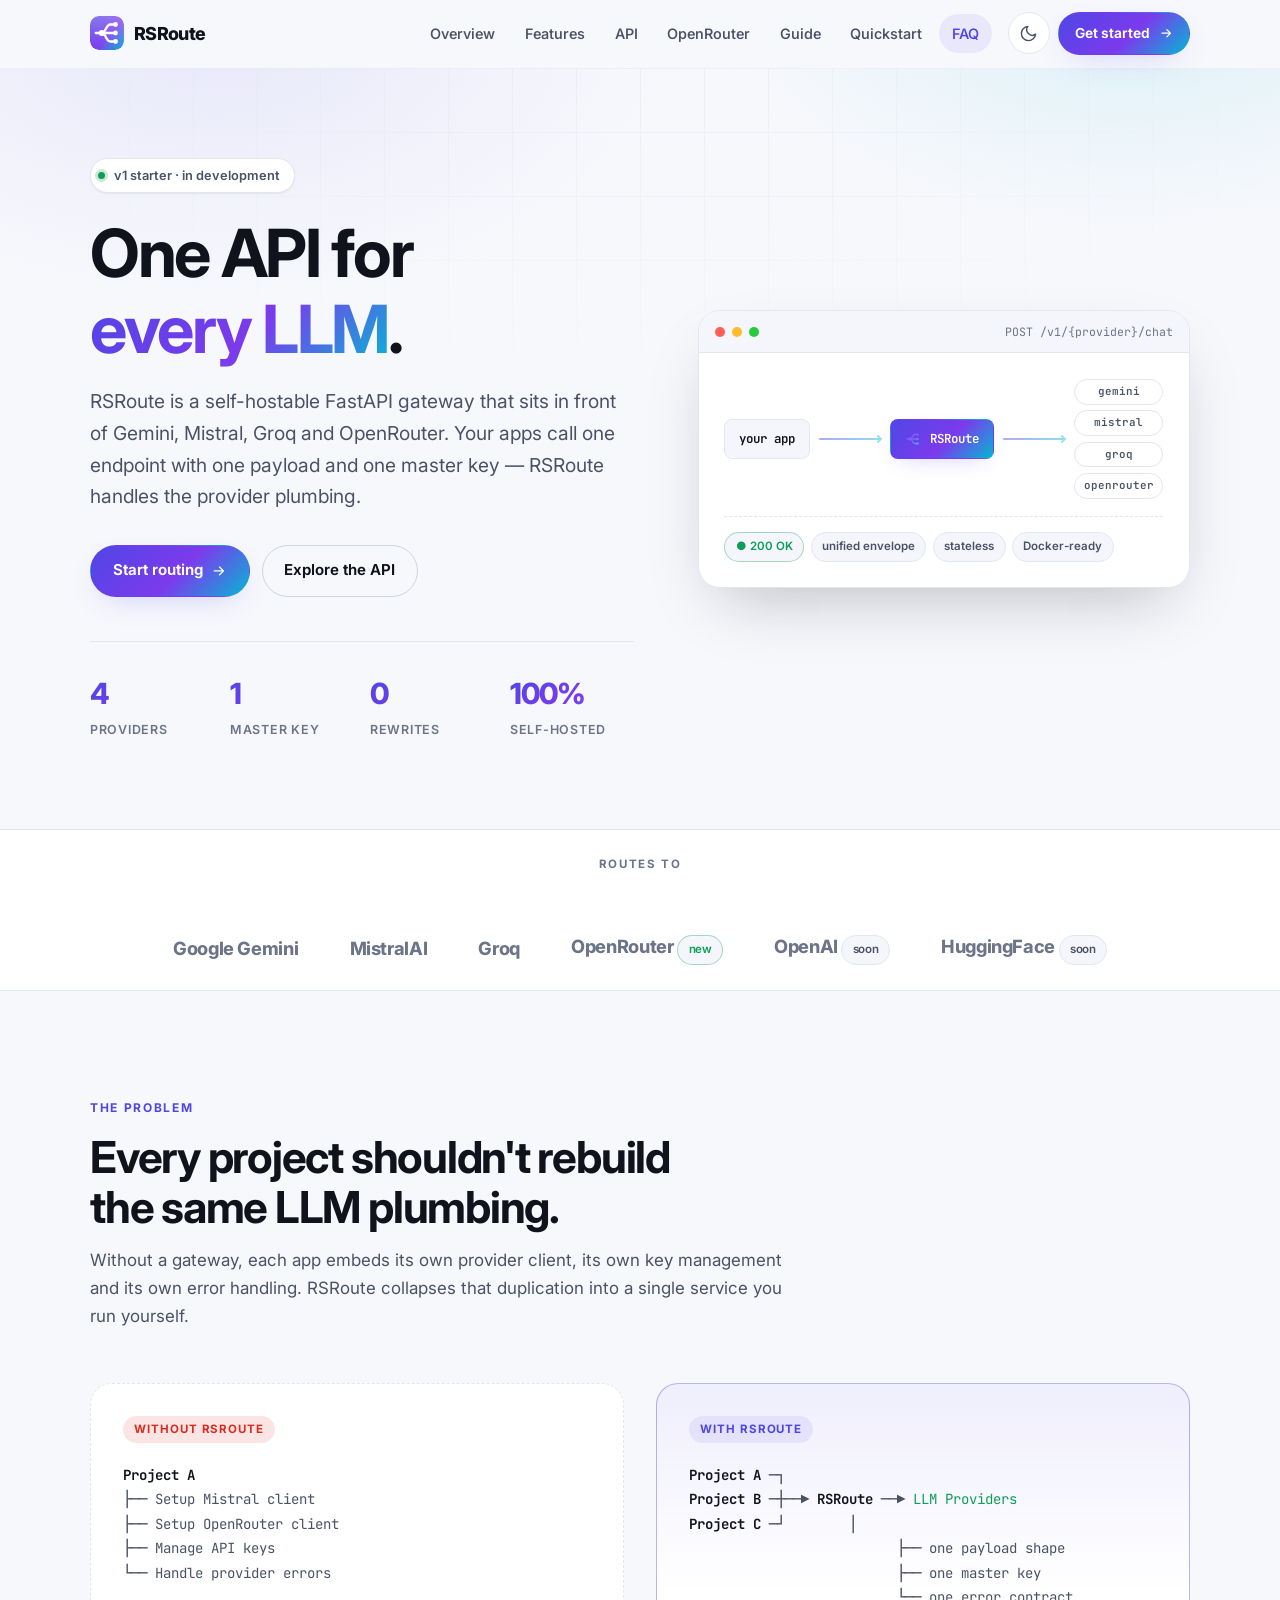
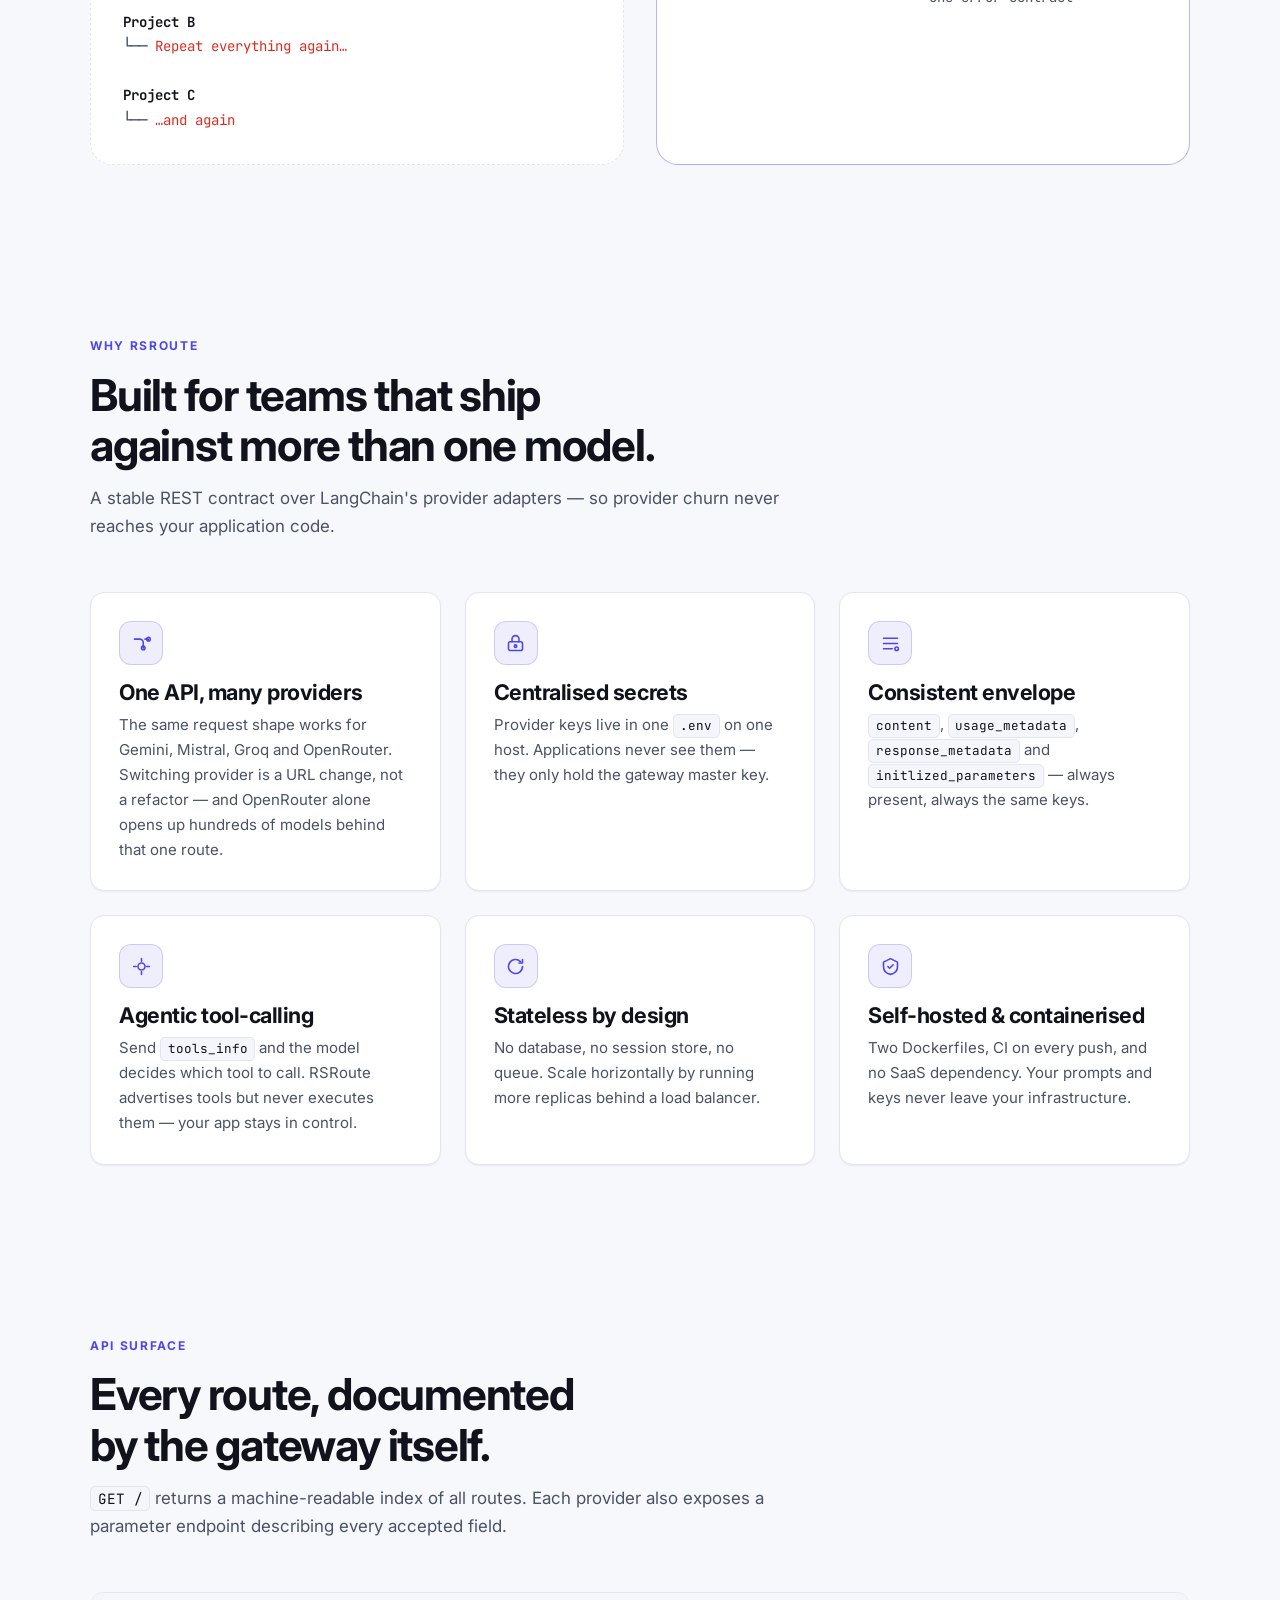
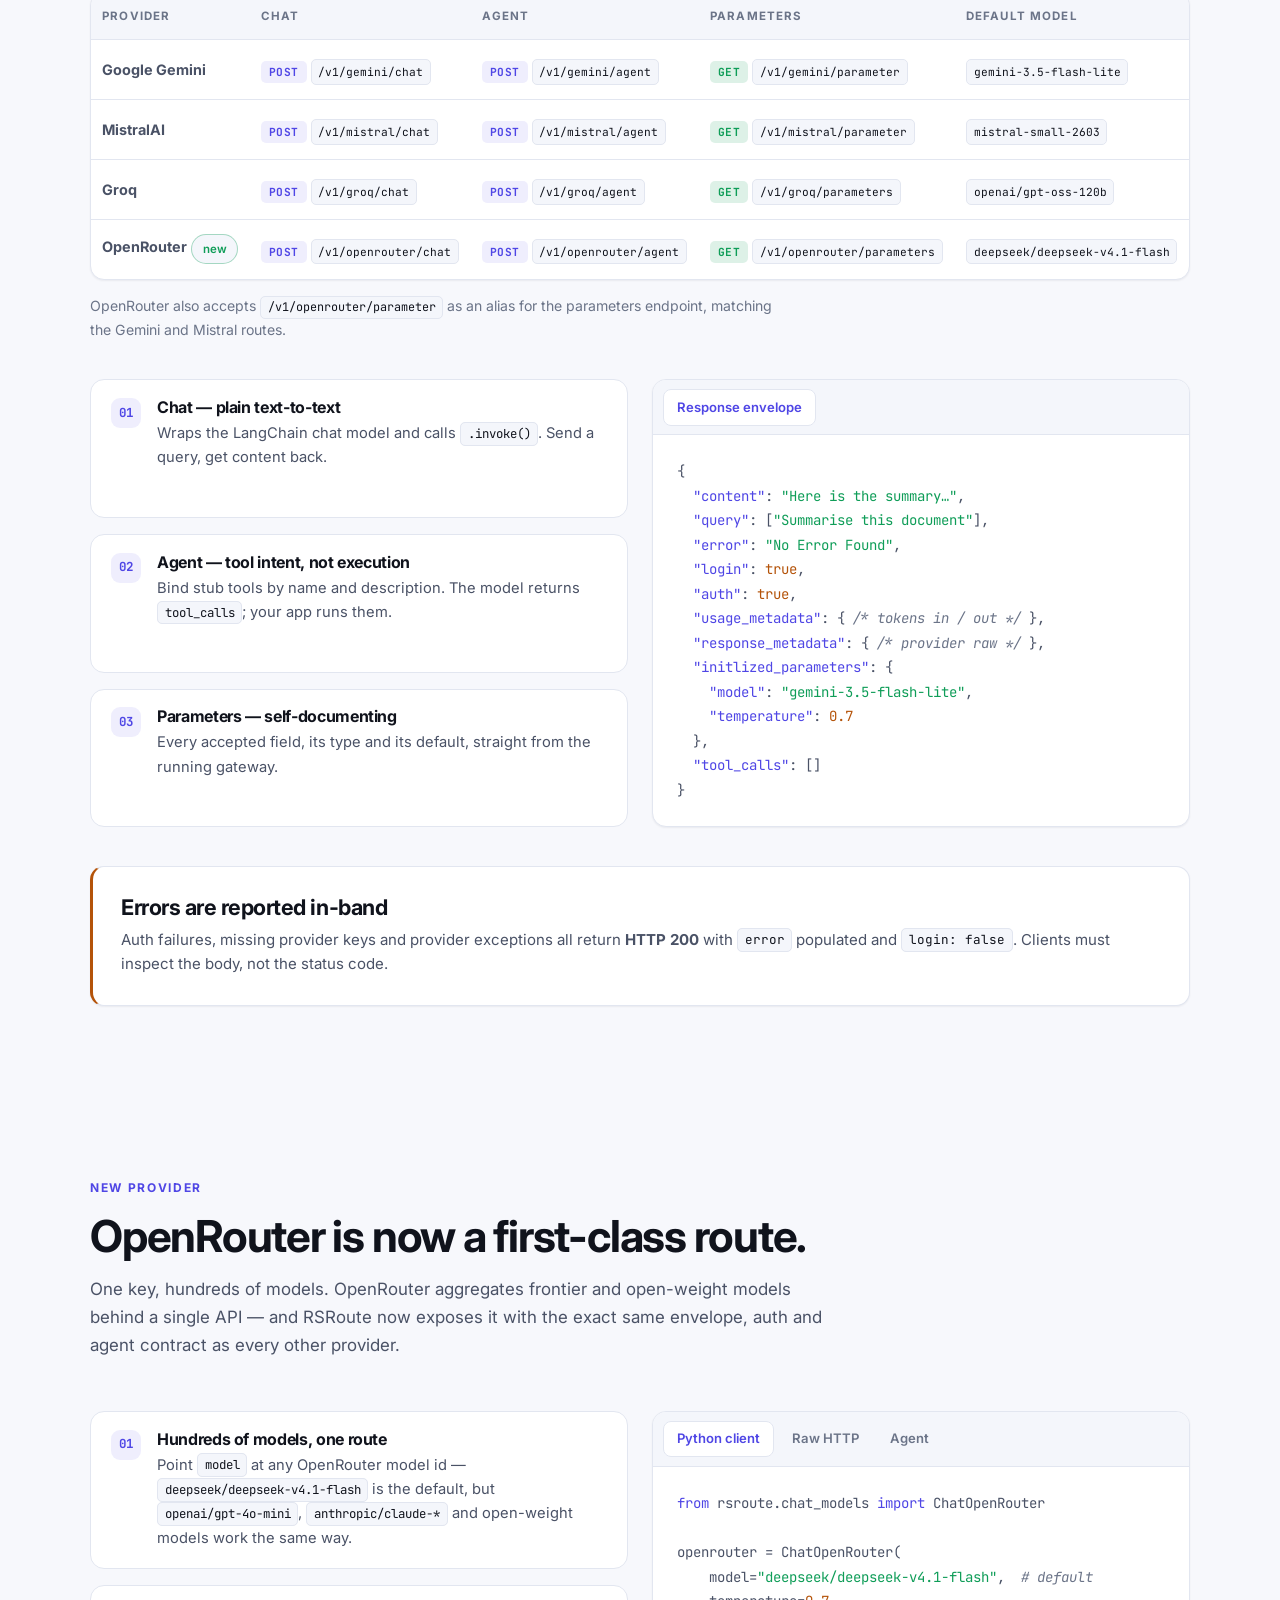
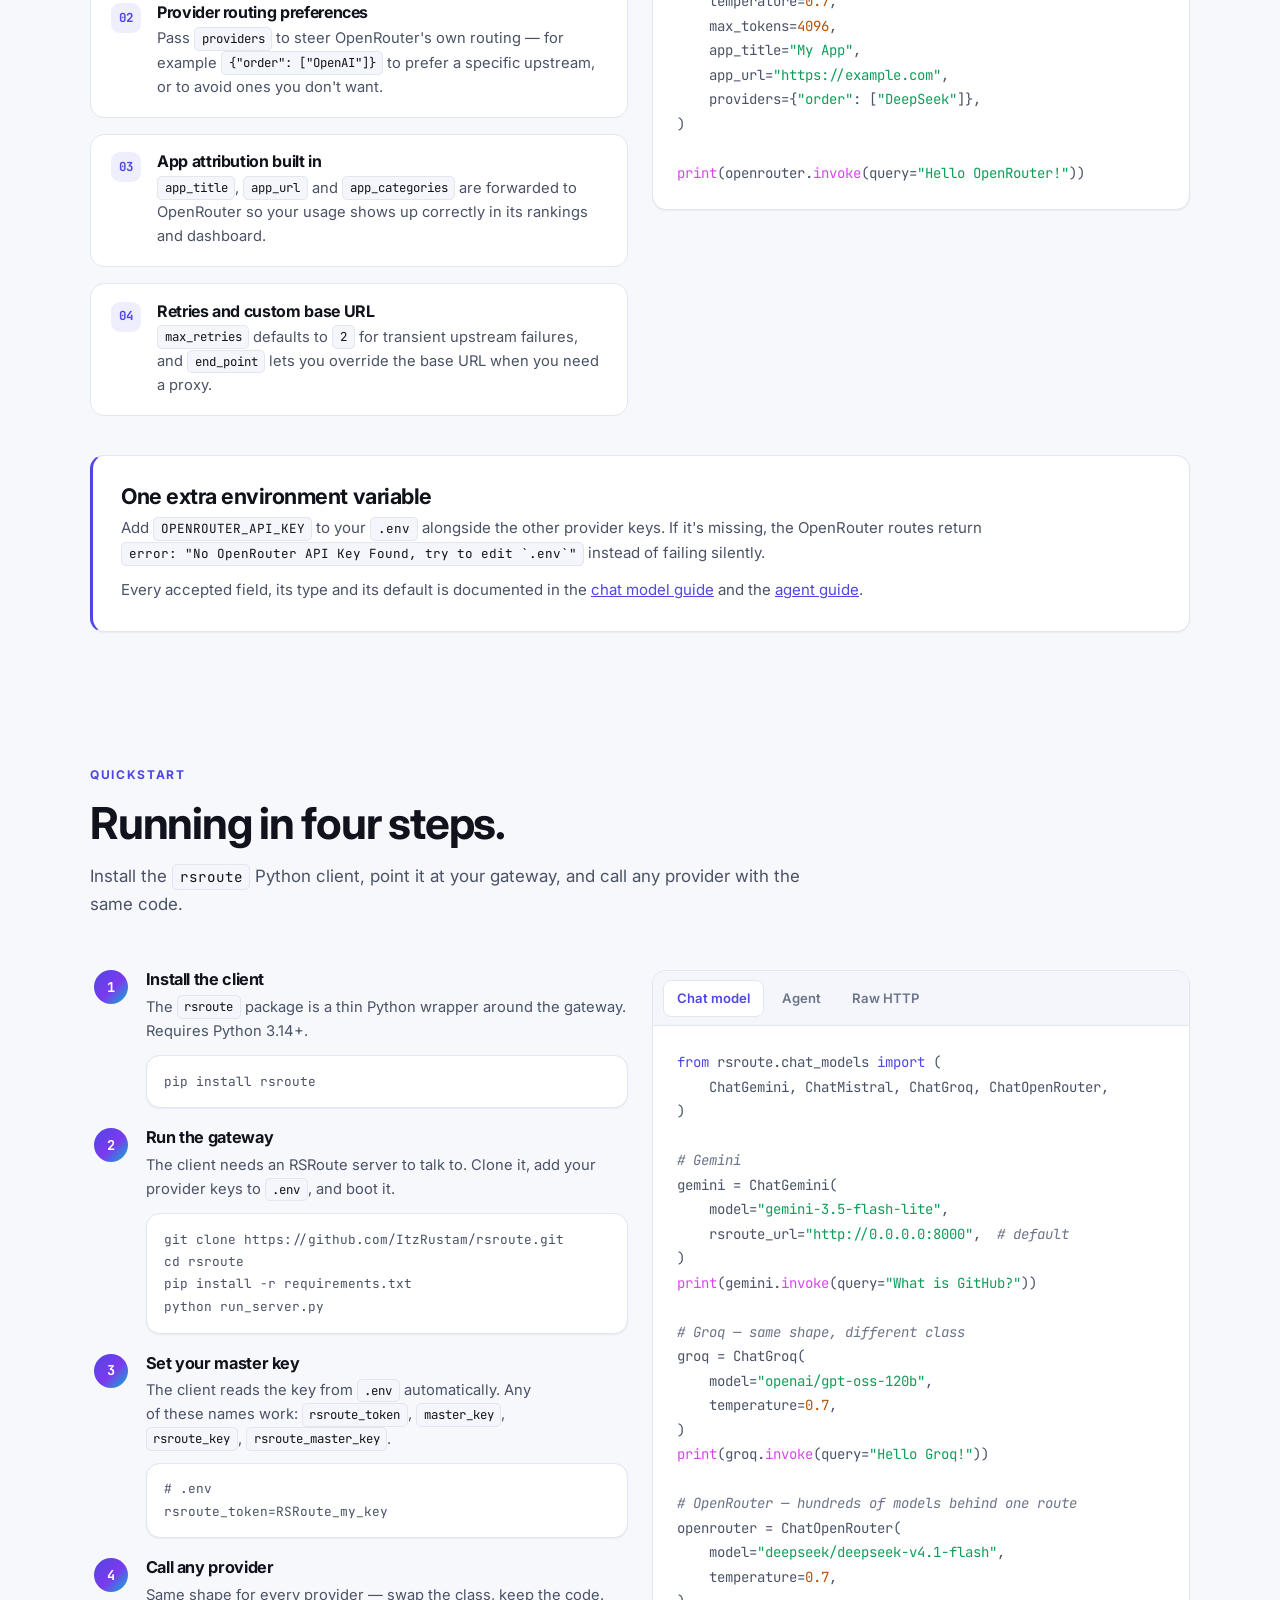
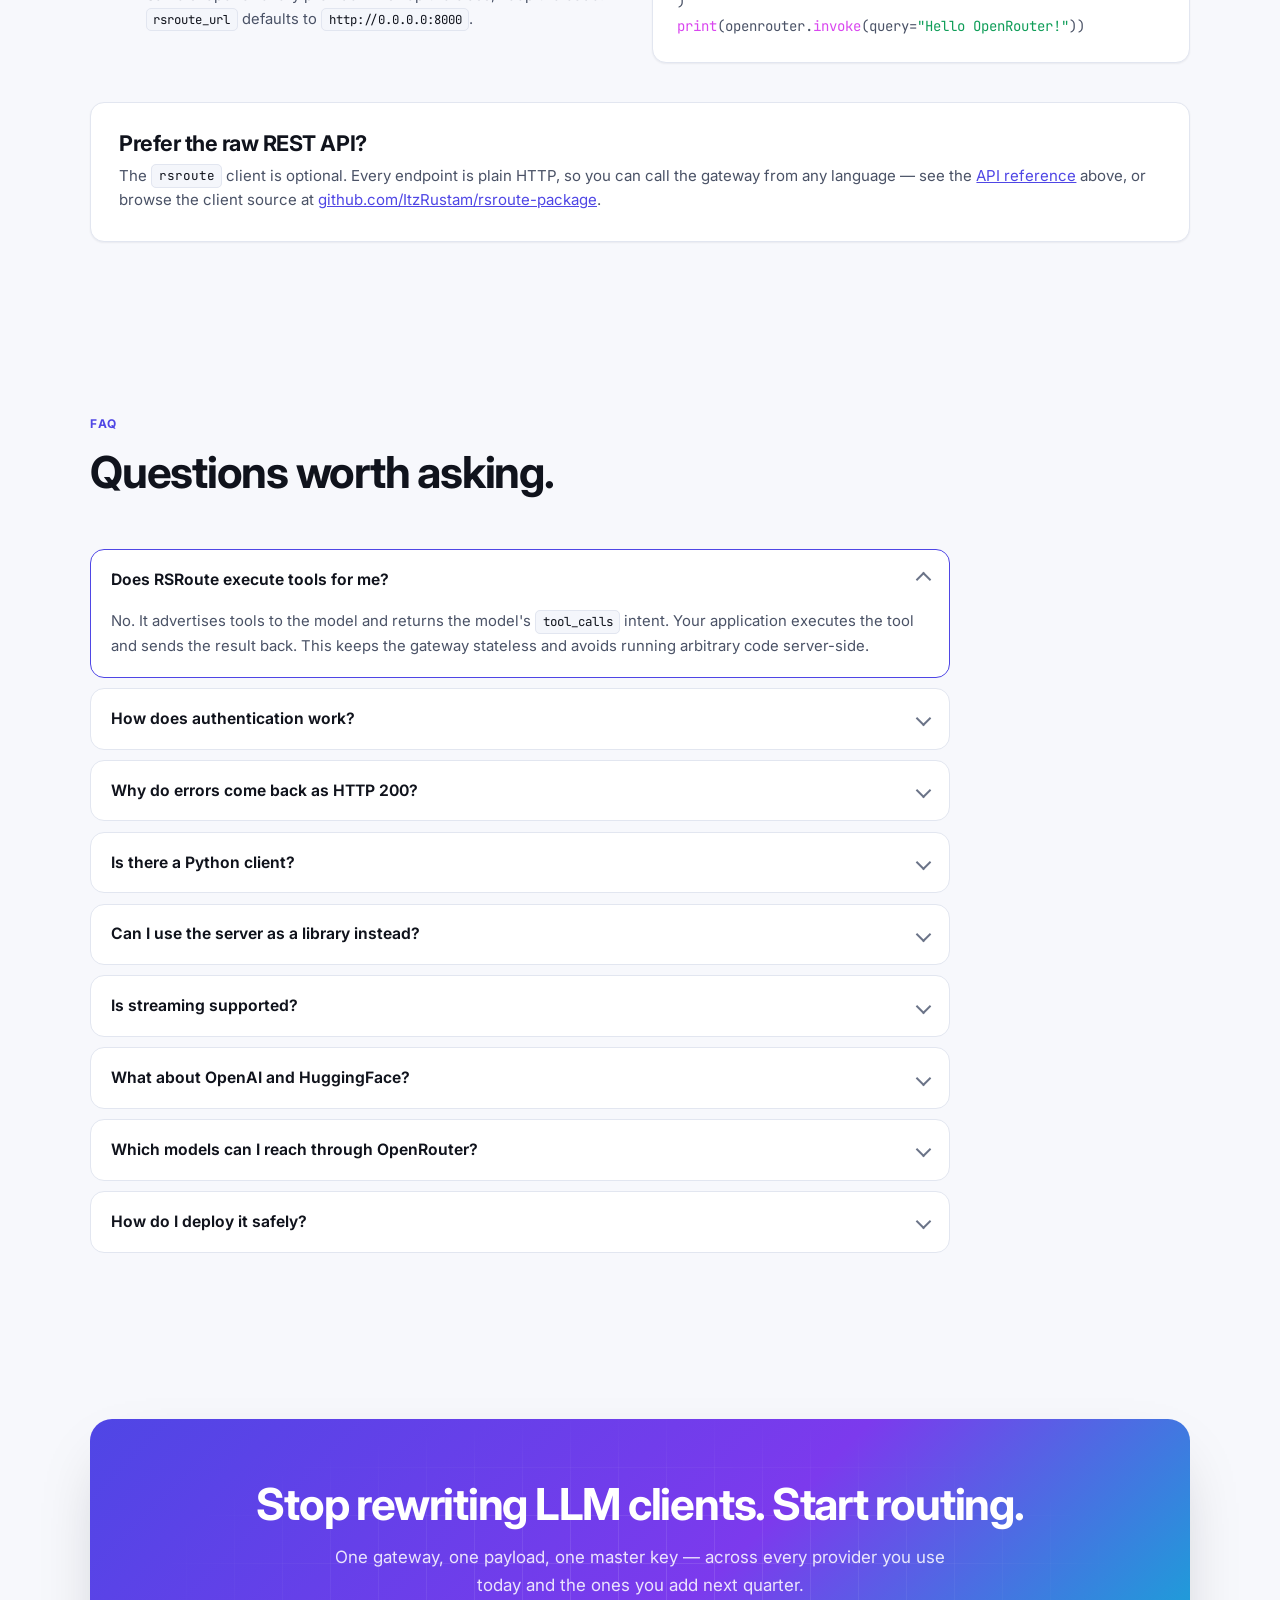
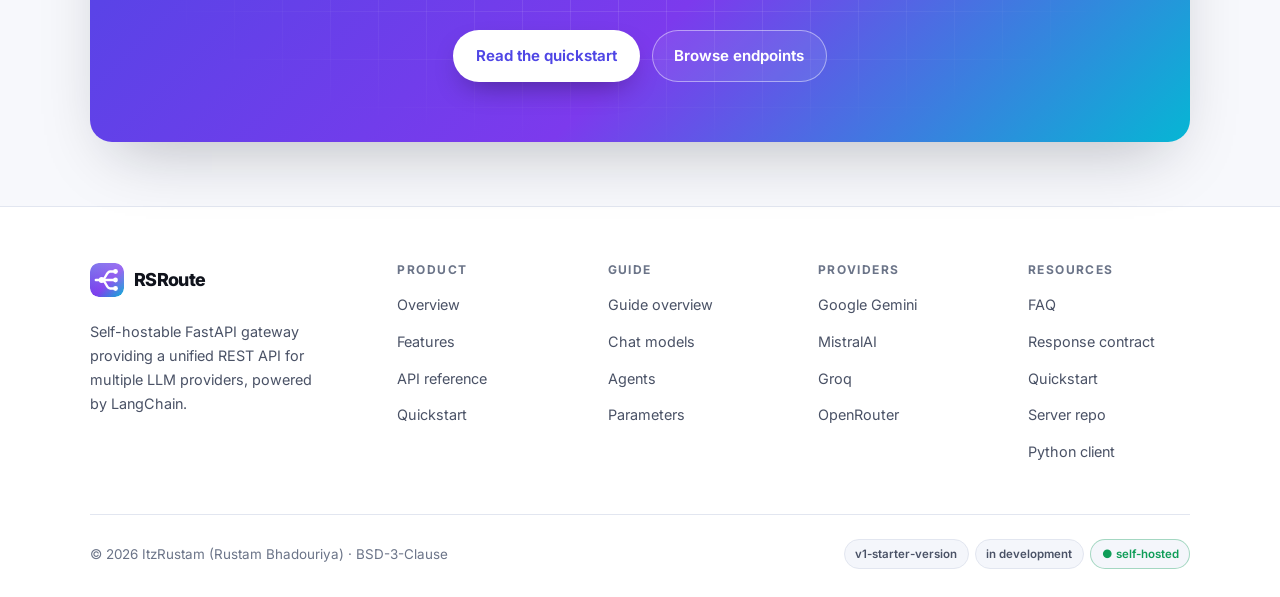
==== commit 90700f46: "v2 - openrouter follow up with guide" ====
--- a/index.html
+++ b/index.html
@@ -5,6 +5,7 @@
   <meta name="viewport" content="width=device-width, initial-scale=1, viewport-fit=cover" />
   <title>RSRoute — One API for every LLM</title>
   <meta name="description" content="RSRoute is a self-hostable FastAPI gateway that puts one unified REST API in front of Gemini, Mistral, Groq and OpenRouter. Centralised keys, one master key, zero provider lock-in." />
+  <meta name="keywords" content="RSRoute, LLM gateway, FastAPI, OpenRouter, Gemini, Mistral, Groq, LangChain, self-hosted, unified API" />
   <meta name="theme-color" content="#f7f8fc" media="(prefers-color-scheme: light)" />
   <meta name="theme-color" content="#070a12" media="(prefers-color-scheme: dark)" />
   <meta name="color-scheme" content="light dark" />
@@ -44,6 +45,8 @@
         <a href="#overview">Overview</a>
         <a href="#features">Features</a>
         <a href="#api">API</a>
+        <a href="#openrouter">OpenRouter</a>
+        <a href="guide/index.html">Guide</a>
         <a href="#quickstart">Quickstart</a>
         <a href="#faq">FAQ</a>
       </nav>
@@ -156,6 +159,7 @@
                   <span class="pill">gemini</span>
                   <span class="pill">mistral</span>
                   <span class="pill">groq</span>
+                  <span class="pill">openrouter</span>
                 </div>
               </div>
               <div class="route-card__foot">
@@ -177,7 +181,7 @@
         <span class="provider-name">Google Gemini</span>
         <span class="provider-name">MistralAI</span>
         <span class="provider-name">Groq</span>
-        <span class="provider-name">OpenRouter</span>
+        <span class="provider-name">OpenRouter <span class="chip chip--ok">new</span></span>
         <span class="provider-name">OpenAI <span class="chip">soon</span></span>
         <span class="provider-name">HuggingFace <span class="chip">soon</span></span>
       </div>
@@ -253,7 +257,8 @@
             <h3>One API, many providers</h3>
             <p>
               The same request shape works for Gemini, Mistral, Groq and OpenRouter.
-              Switching provider is a URL change, not a refactor.
+              Switching provider is a URL change, not a refactor — and OpenRouter alone
+              opens up hundreds of models behind that one route.
             </p>
           </article>
 
@@ -348,7 +353,7 @@
         </div>
 
         <div class="table-scroll reveal">
-          <table>
+          <table class="table--api">
             <caption class="sr-only">RSRoute endpoints by provider</caption>
             <thead>
               <tr>
@@ -362,33 +367,40 @@
             <tbody>
               <tr>
                 <td><strong>Google Gemini</strong></td>
-                <td><span class="method method--post">POST</span> <code>/v1/gemini/chat</code></td>
-                <td><span class="method method--post">POST</span> <code>/v1/gemini/agent</code></td>
-                <td><span class="method method--get">GET</span> <code>/v1/gemini/parameter</code></td>
+                <td><span class="method method--post">POST</span> <code>/v1/<wbr>gemini/<wbr>chat</code></td>
+                <td><span class="method method--post">POST</span> <code>/v1/<wbr>gemini/<wbr>agent</code></td>
+                <td><span class="method method--get">GET</span> <code>/v1/<wbr>gemini/<wbr>parameter</code></td>
                 <td><code>gemini-3.5-flash-lite</code></td>
               </tr>
               <tr>
                 <td><strong>MistralAI</strong></td>
-                <td><span class="method method--post">POST</span> <code>/v1/mistral/chat</code></td>
-                <td><span class="method method--post">POST</span> <code>/v1/mistral/agent</code></td>
-                <td><span class="method method--get">GET</span> <code>/v1/mistral/parameter</code></td>
+                <td><span class="method method--post">POST</span> <code>/v1/<wbr>mistral/<wbr>chat</code></td>
+                <td><span class="method method--post">POST</span> <code>/v1/<wbr>mistral/<wbr>agent</code></td>
+                <td><span class="method method--get">GET</span> <code>/v1/<wbr>mistral/<wbr>parameter</code></td>
                 <td><code>mistral-small-2603</code></td>
               </tr>
               <tr>
                 <td><strong>Groq</strong></td>
-                <td><span class="method method--post">POST</span> <code>/v1/groq/chat</code></td>
-                <td><span class="method method--post">POST</span> <code>/v1/groq/agent</code></td>
-                <td><span class="method method--get">GET</span> <code>/v1/groq/parameters</code></td>
+                <td><span class="method method--post">POST</span> <code>/v1/<wbr>groq/<wbr>chat</code></td>
+                <td><span class="method method--post">POST</span> <code>/v1/<wbr>groq/<wbr>agent</code></td>
+                <td><span class="method method--get">GET</span> <code>/v1/<wbr>groq/<wbr>parameters</code></td>
                 <td><code>openai/gpt-oss-120b</code></td>
               </tr>
               <tr>
-                <td><strong>OpenRouter</strong></td>
-                <td colspan="3" style="color:var(--text-mute)">Library class only — HTTP route not yet wired</td>
+                <td><strong>OpenRouter</strong> <span class="chip chip--ok">new</span></td>
+                <td><span class="method method--post">POST</span> <code>/v1/<wbr>openrouter/<wbr>chat</code></td>
+                <td><span class="method method--post">POST</span> <code>/v1/<wbr>openrouter/<wbr>agent</code></td>
+                <td><span class="method method--get">GET</span> <code>/v1/<wbr>openrouter/<wbr>parameters</code></td>
                 <td><code>deepseek/deepseek-v4.1-flash</code></td>
               </tr>
             </tbody>
           </table>
         </div>
+
+        <p class="table-note reveal">
+          OpenRouter also accepts <code class="mono">/v1/openrouter/parameter</code> as an alias for
+          the parameters endpoint, matching the Gemini and Mistral routes.
+        </p>
 
         <div class="grid grid--2" style="margin-top:clamp(1.5rem,3vw,2.5rem)">
           <div class="feature-list reveal">
@@ -449,6 +461,149 @@
       </div>
     </section>
 
+    <!-- ================= OPENROUTER ================= -->
+    <section class="section section--tight" id="openrouter">
+      <div class="container">
+        <div class="section-head reveal">
+          <span class="eyebrow">New provider</span>
+          <h2>OpenRouter is now a first-class route.</h2>
+          <p>
+            One key, hundreds of models. OpenRouter aggregates frontier and open-weight
+            models behind a single API — and RSRoute now exposes it with the exact same
+            envelope, auth and agent contract as every other provider.
+          </p>
+        </div>
+
+        <div class="grid grid--2" style="align-items:start">
+          <div class="feature-list reveal">
+            <div class="feature-row">
+              <span class="feature-row__num">01</span>
+              <div>
+                <h3>Hundreds of models, one route</h3>
+                <p>
+                  Point <code class="mono">model</code> at any OpenRouter model id —
+                  <code class="mono">deepseek/deepseek-v4.1-flash</code> is the default,
+                  but <code class="mono">openai/gpt-4o-mini</code>,
+                  <code class="mono">anthropic/claude-*</code> and open-weight models work the same way.
+                </p>
+              </div>
+            </div>
+
+            <div class="feature-row">
+              <span class="feature-row__num">02</span>
+              <div>
+                <h3>Provider routing preferences</h3>
+                <p>
+                  Pass <code class="mono">providers</code> to steer OpenRouter's own routing —
+                  for example <code class="mono">{"order": ["OpenAI"]}</code> to prefer a
+                  specific upstream, or to avoid ones you don't want.
+                </p>
+              </div>
+            </div>
+
+            <div class="feature-row">
+              <span class="feature-row__num">03</span>
+              <div>
+                <h3>App attribution built in</h3>
+                <p>
+                  <code class="mono">app_title</code>, <code class="mono">app_url</code> and
+                  <code class="mono">app_categories</code> are forwarded to OpenRouter so your
+                  usage shows up correctly in its rankings and dashboard.
+                </p>
+              </div>
+            </div>
+
+            <div class="feature-row">
+              <span class="feature-row__num">04</span>
+              <div>
+                <h3>Retries and custom base URL</h3>
+                <p>
+                  <code class="mono">max_retries</code> defaults to <code class="mono">2</code> for
+                  transient upstream failures, and <code class="mono">end_point</code> lets you
+                  override the base URL when you need a proxy.
+                </p>
+              </div>
+            </div>
+          </div>
+
+          <div class="code-wrap reveal">
+            <div class="code-tabs" role="tablist" aria-label="OpenRouter examples">
+              <button class="code-tab" role="tab" aria-selected="true" aria-controls="panel-or-client" id="tab-or-client" type="button">Python client</button>
+              <button class="code-tab" role="tab" aria-selected="false" aria-controls="panel-or-http" id="tab-or-http" type="button">Raw HTTP</button>
+              <button class="code-tab" role="tab" aria-selected="false" aria-controls="panel-or-agent" id="tab-or-agent" type="button">Agent</button>
+            </div>
+
+            <div class="code-panel is-active" id="panel-or-client" role="tabpanel" aria-labelledby="tab-or-client">
+<pre><code><span class="tok-key">from</span> rsroute.chat_models <span class="tok-key">import</span> ChatOpenRouter
+
+openrouter = ChatOpenRouter(
+    model=<span class="tok-str">"deepseek/deepseek-v4.1-flash"</span>,  <span class="tok-com"># default</span>
+    temperature=<span class="tok-num">0.7</span>,
+    max_tokens=<span class="tok-num">4096</span>,
+    app_title=<span class="tok-str">"My App"</span>,
+    app_url=<span class="tok-str">"https://example.com"</span>,
+    providers={<span class="tok-str">"order"</span>: [<span class="tok-str">"DeepSeek"</span>]},
+)
+
+<span class="tok-fn">print</span>(openrouter.<span class="tok-fn">invoke</span>(query=<span class="tok-str">"Hello OpenRouter!"</span>))</code></pre>
+            </div>
+
+            <div class="code-panel" id="panel-or-http" role="tabpanel" aria-labelledby="tab-or-http">
+<pre><code><span class="tok-key">import</span> requests
+
+resp = requests.<span class="tok-fn">post</span>(
+    <span class="tok-str">"http://localhost:8000/v1/openrouter/chat"</span>,
+    json={
+        <span class="tok-str">"query"</span>: <span class="tok-str">"Explain mixture-of-experts"</span>,
+        <span class="tok-str">"master_key"</span>: <span class="tok-str">"RSRoute_my_key"</span>,
+        <span class="tok-str">"model"</span>: <span class="tok-str">"deepseek/deepseek-v4.1-flash"</span>,
+        <span class="tok-str">"temperature"</span>: <span class="tok-num">0.7</span>,
+        <span class="tok-str">"max_tokens"</span>: <span class="tok-num">4096</span>,
+        <span class="tok-str">"app_title"</span>: <span class="tok-str">"My App"</span>,
+        <span class="tok-str">"app_url"</span>: <span class="tok-str">"https://example.com"</span>,
+        <span class="tok-str">"max_retries"</span>: <span class="tok-num">2</span>,
+        <span class="tok-str">"providers"</span>: {<span class="tok-str">"order"</span>: [<span class="tok-str">"DeepSeek"</span>]},
+    },
+    timeout=<span class="tok-num">60</span>,
+)
+
+<span class="tok-fn">print</span>(resp.<span class="tok-fn">json</span>()[<span class="tok-str">"content"</span>])</code></pre>
+            </div>
+
+            <div class="code-panel" id="panel-or-agent" role="tabpanel" aria-labelledby="tab-or-agent">
+<pre><code><span class="tok-key">from</span> rsroute.agents <span class="tok-key">import</span> OpenRouterAgent
+
+openrouter_agent = OpenRouterAgent(
+    tools=[web_search],
+    model=<span class="tok-str">"deepseek/deepseek-v4.1-flash"</span>,
+    max_tool_calls=<span class="tok-num">10</span>,  <span class="tok-com"># default</span>
+)
+
+<span class="tok-fn">print</span>(openrouter_agent.<span class="tok-fn">invoke</span>(
+    query=<span class="tok-str">"Search the latest news on open-weight models"</span>
+))</code></pre>
+            </div>
+          </div>
+        </div>
+
+        <div class="card reveal" style="margin-top:clamp(1.5rem,3vw,2.5rem);border-left:3px solid var(--accent)">
+          <h3 style="margin-top:0">One extra environment variable</h3>
+          <p style="margin-top:.5rem">
+            Add <code class="mono">OPENROUTER_API_KEY</code> to your <code class="mono">.env</code>
+            alongside the other provider keys. If it's missing, the OpenRouter routes return
+            <code class="mono">error: "No OpenRouter API Key Found, try to edit `.env`"</code>
+            instead of failing silently.
+          </p>
+          <p style="margin-top:.75rem">
+            Every accepted field, its type and its default is documented in the
+            <a href="guide/chat_model/" style="color:var(--accent);text-decoration:underline">chat model guide</a>
+            and the
+            <a href="guide/agent/" style="color:var(--accent);text-decoration:underline">agent guide</a>.
+          </p>
+        </div>
+      </div>
+    </section>
+
     <!-- ================= QUICKSTART ================= -->
     <section class="section section--tight" id="quickstart">
       <div class="container">
@@ -529,7 +684,7 @@
 
             <div class="code-panel is-active" id="panel-chat" role="tabpanel" aria-labelledby="tab-chat">
 <pre><code><span class="tok-key">from</span> rsroute.chat_models <span class="tok-key">import</span> (
-    ChatGemini, ChatMistral, ChatGroq,
+    ChatGemini, ChatMistral, ChatGroq, ChatOpenRouter,
 )
 
 <span class="tok-com"># Gemini</span>
@@ -544,12 +699,19 @@
     model=<span class="tok-str">"openai/gpt-oss-120b"</span>,
     temperature=<span class="tok-num">0.7</span>,
 )
-<span class="tok-fn">print</span>(groq.<span class="tok-fn">invoke</span>(query=<span class="tok-str">"Hello Groq!"</span>))</code></pre>
+<span class="tok-fn">print</span>(groq.<span class="tok-fn">invoke</span>(query=<span class="tok-str">"Hello Groq!"</span>))
+
+<span class="tok-com"># OpenRouter — hundreds of models behind one route</span>
+openrouter = ChatOpenRouter(
+    model=<span class="tok-str">"deepseek/deepseek-v4.1-flash"</span>,
+    temperature=<span class="tok-num">0.7</span>,
+)
+<span class="tok-fn">print</span>(openrouter.<span class="tok-fn">invoke</span>(query=<span class="tok-str">"Hello OpenRouter!"</span>))</code></pre>
             </div>
 
             <div class="code-panel" id="panel-agent" role="tabpanel" aria-labelledby="tab-agent">
 <pre><code><span class="tok-key">from</span> rsroute.agents <span class="tok-key">import</span> (
-    GeminiAgent, MistralAgent, GroqAgent,
+    GeminiAgent, MistralAgent, GroqAgent, OpenRouterAgent,
 )
 
 <span class="tok-com"># Your own tool — the client runs it for you</span>
@@ -570,6 +732,14 @@
 )
 <span class="tok-fn">print</span>(mistral_agent.<span class="tok-fn">invoke</span>(
     query=<span class="tok-str">"What is the weather in Paris?"</span>
+))
+
+openrouter_agent = OpenRouterAgent(
+    tools=[web_search],
+    model=<span class="tok-str">"deepseek/deepseek-v4.1-flash"</span>,
+)
+<span class="tok-fn">print</span>(openrouter_agent.<span class="tok-fn">invoke</span>(
+    query=<span class="tok-str">"Search the latest open-weight model releases"</span>
 ))</code></pre>
             </div>
 
@@ -670,6 +840,13 @@
                 <code class="mono">from rsroute.agents import GeminiAgent</code>.
                 It reads the key from <code class="mono">.env</code> automatically.
               </p>
+              <p>
+                Every provider has a matching pair of classes:
+                <code class="mono">ChatGemini</code> / <code class="mono">GeminiAgent</code>,
+                <code class="mono">ChatMistral</code> / <code class="mono">MistralAgent</code>,
+                <code class="mono">ChatGroq</code> / <code class="mono">GroqAgent</code>, and
+                <code class="mono">ChatOpenRouter</code> / <code class="mono">OpenRouterAgent</code>.
+              </p>
             </div>
           </details>
 
@@ -700,8 +877,31 @@
             <div class="faq__body">
               <p>
                 Both are placeholder stubs in the current tree — license headers only, not wired
-                to routes. OpenRouter has a working client class but no HTTP router yet. Embedding
-                endpoints are marked "coming soon" in the root index.
+                to routes. Embedding endpoints are marked "coming soon" in the root index.
+              </p>
+              <p>
+                OpenRouter, by contrast, is fully wired: <code class="mono">/v1/openrouter/chat</code>,
+                <code class="mono">/v1/openrouter/agent</code> and
+                <code class="mono">/v1/openrouter/parameters</code> are live, and the Python client
+                ships <code class="mono">ChatOpenRouter</code> and <code class="mono">OpenRouterAgent</code>.
+              </p>
+            </div>
+          </details>
+
+          <details>
+            <summary>Which models can I reach through OpenRouter?</summary>
+            <div class="faq__body">
+              <p>
+                Any model id OpenRouter serves. The gateway default is
+                <code class="mono">deepseek/deepseek-v4.1-flash</code>, but you can pass
+                <code class="mono">openai/gpt-4o-mini</code>, <code class="mono">anthropic/claude-*</code>,
+                open-weight models, or anything else in OpenRouter's catalogue — no code change,
+                just a different <code class="mono">model</code> value.
+              </p>
+              <p>
+                Use the <code class="mono">providers</code> object to control which upstream
+                OpenRouter routes to, and <code class="mono">app_title</code> /
+                <code class="mono">app_url</code> so your usage is attributed correctly.
               </p>
             </div>
           </details>
@@ -765,12 +965,22 @@
         </div>
 
         <div class="footer-col">
+          <h4>Guide</h4>
+          <ul>
+            <li><a href="guide/index.html">Guide overview</a></li>
+            <li><a href="guide/chat_model/index.html">Chat models</a></li>
+            <li><a href="guide/agent/index.html">Agents</a></li>
+            <li><a href="guide/index.html#parameters">Parameters</a></li>
+          </ul>
+        </div>
+
+        <div class="footer-col">
           <h4>Providers</h4>
           <ul>
-            <li><a href="#api">Google Gemini</a></li>
-            <li><a href="#api">MistralAI</a></li>
-            <li><a href="#api">Groq</a></li>
-            <li><a href="#api">OpenRouter</a></li>
+            <li><a href="guide/gemini/index.html">Google Gemini</a></li>
+            <li><a href="guide/mistral/index.html">MistralAI</a></li>
+            <li><a href="guide/groq/index.html">Groq</a></li>
+            <li><a href="guide/openrouter/index.html">OpenRouter</a></li>
           </ul>
         </div>
 
--- a/assets/css/styles.css
+++ b/assets/css/styles.css
@@ -847,6 +847,38 @@
 }
 .method--get { background: var(--ok-soft); color: var(--ok); }
 .method--post { background: var(--accent-soft); color: var(--accent); }
+
+.table-note {
+  margin-top: 0.9rem;
+  font-size: 0.88rem;
+  color: var(--text-mute);
+  max-width: 78ch;
+}
+
+/* Parameter tables carry long values (URLs, model ids) — let them wrap. */
+.table--wrap { min-width: 620px; }
+.table--wrap td:first-child { white-space: nowrap; }
+.table--wrap td:nth-child(3) code,
+.table--wrap td:last-child code {
+  white-space: normal;
+  overflow-wrap: anywhere;
+}
+.table--wrap td:last-child { min-width: 18ch; }
+
+/* Endpoint matrix: tighter cells so all five columns fit without scrolling. */
+.table--api { min-width: 620px; }
+.table--api th,
+.table--api td { padding-inline: 0.7rem; }
+.table--api td { white-space: normal; }
+.table--api td code {
+  display: inline-block;
+  margin-top: 0.3rem;
+  font-size: 0.78em;
+  white-space: normal;
+  overflow-wrap: anywhere;
+}
+.table--api td:first-child { white-space: nowrap; }
+.table--api td:last-child code { white-space: normal; overflow-wrap: anywhere; }
 
 /* ---------- Steps ---------- */
 .steps { display: grid; gap: 1.25rem; counter-reset: step; }
